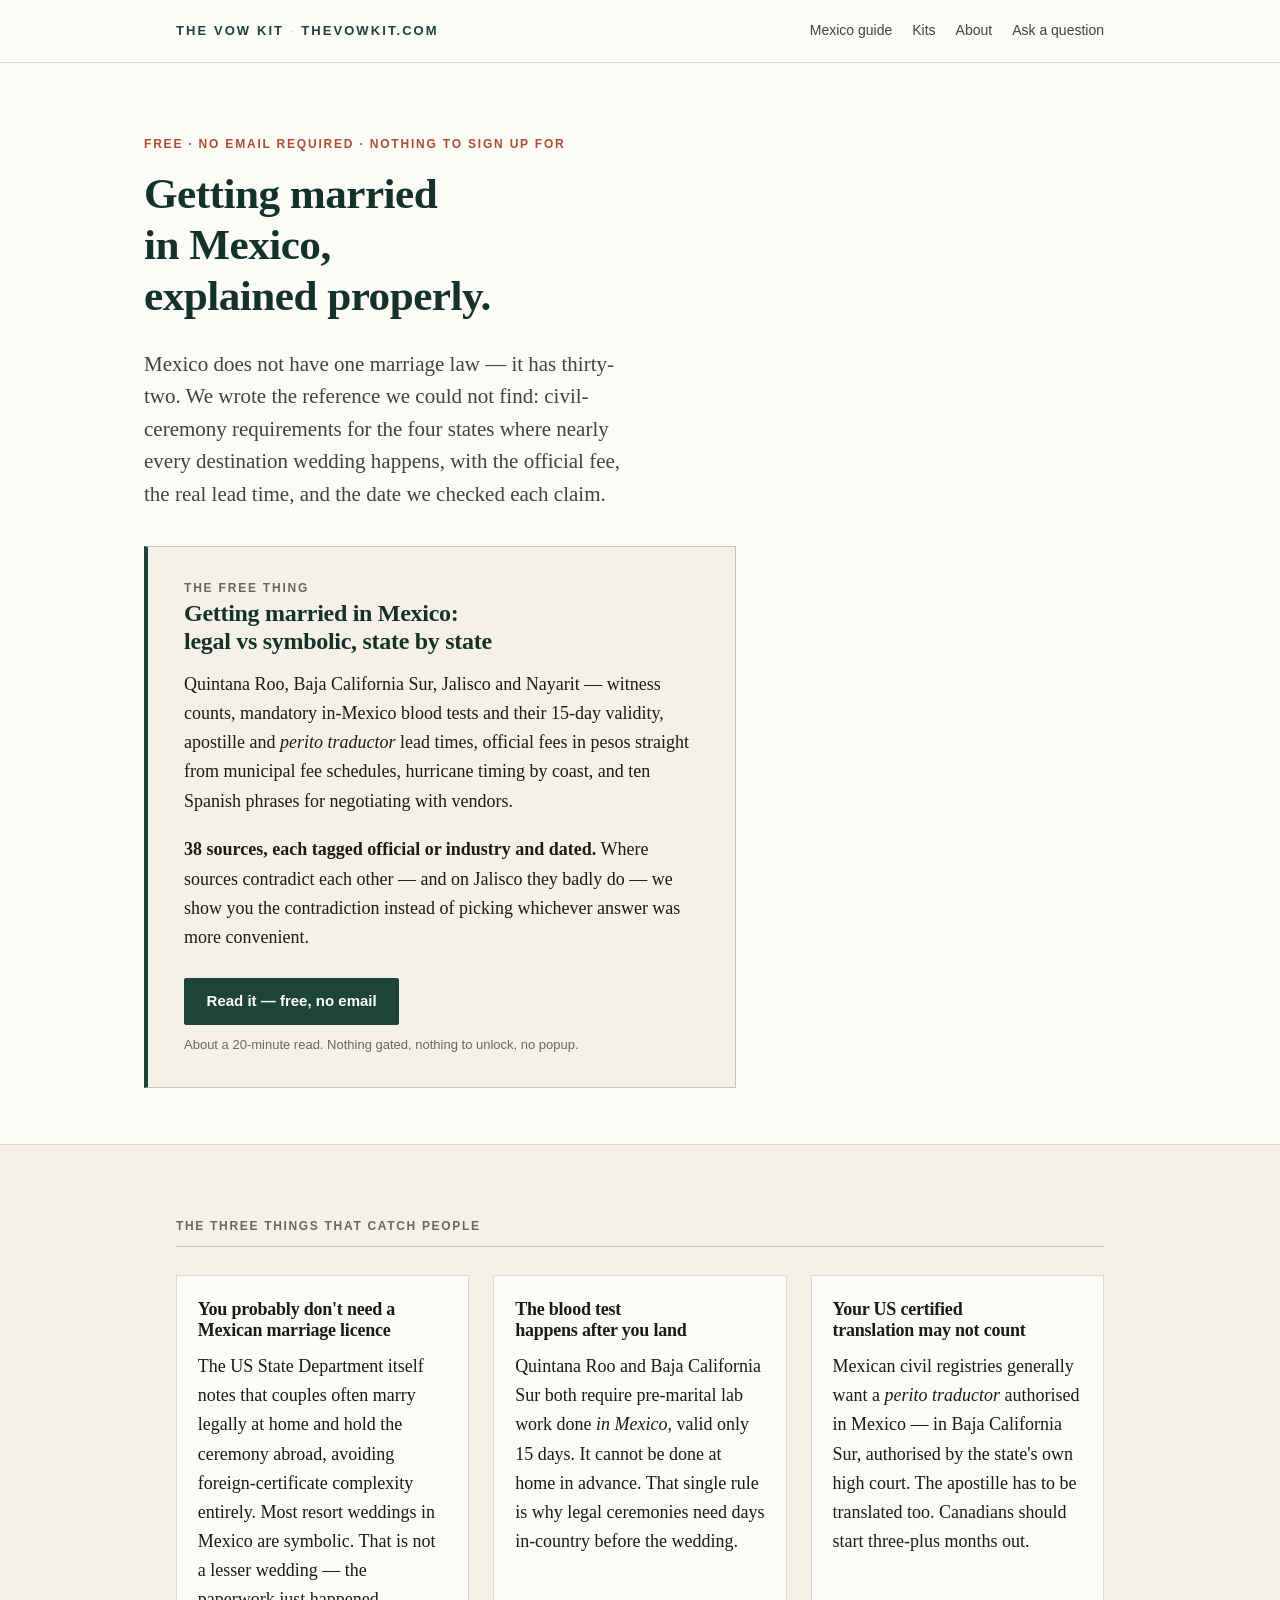
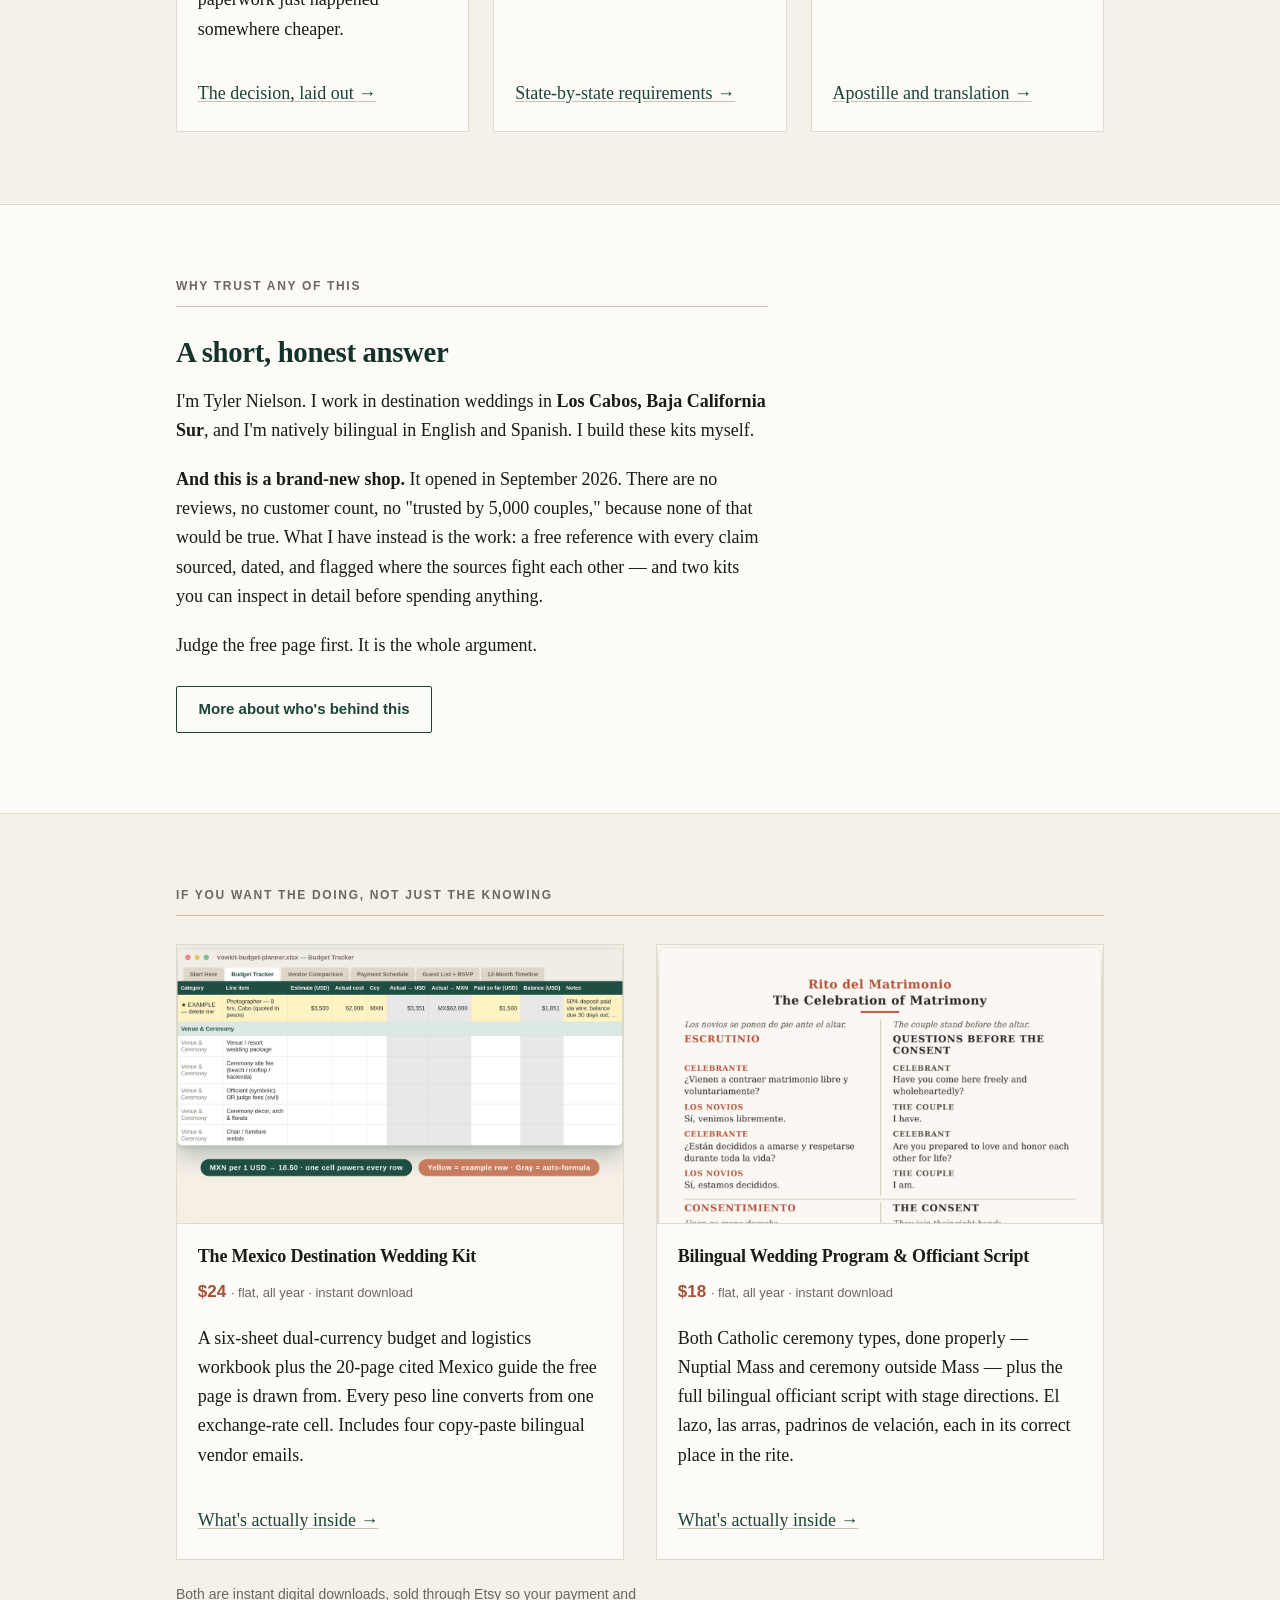
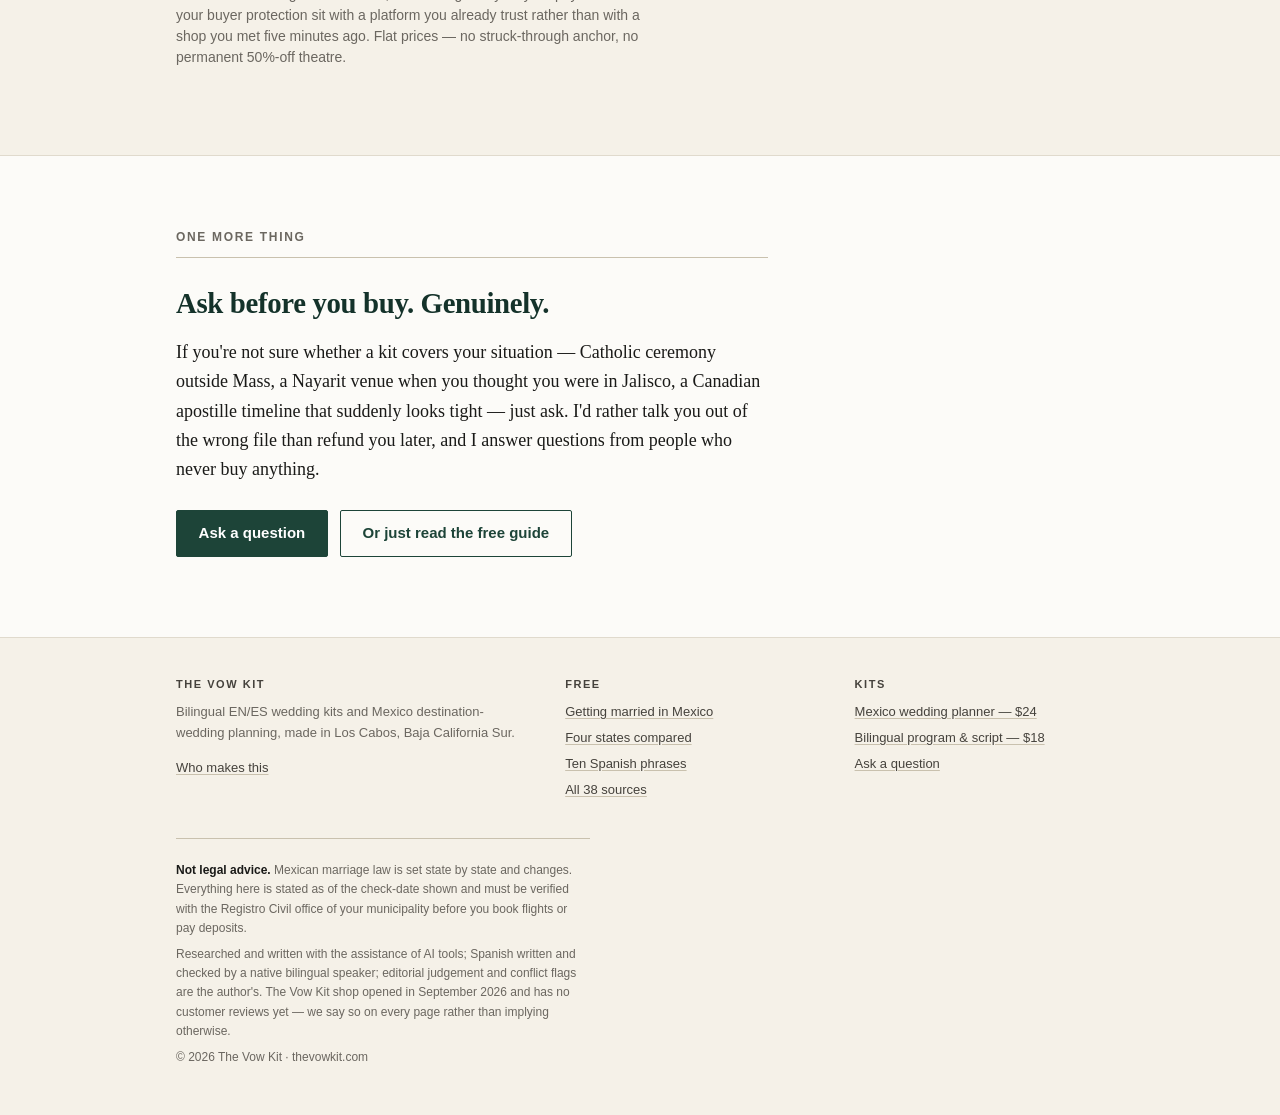
==== index.html @ 371dd958 "The Vow Kit site" ====
<!DOCTYPE html>
<html lang="en">
<head>
<meta charset="utf-8">
<meta name="viewport" content="width=device-width, initial-scale=1">
<title>The Vow Kit — Getting married in Mexico, explained properly and for free</title>
<meta name="description" content="A free, fully sourced reference on marrying in Mexico: legal vs symbolic, civil-ceremony requirements state by state, official fees, apostille lead times and hurricane timing. Written in Los Cabos. No email required.">
<link rel="canonical" href="https://thevowkit.com/">
<meta property="og:type" content="website">
<meta property="og:title" content="The Vow Kit — Getting married in Mexico, explained properly and for free">
<meta property="og:description" content="Legal vs symbolic, state by state, every claim sourced and dated. Free, no email required.">
<meta property="og:url" content="https://thevowkit.com/">
<meta property="og:site_name" content="The Vow Kit">
<meta name="twitter:card" content="summary">
<link rel="stylesheet" href="/assets/css/site.css">
<link rel="icon" href="/favicon.svg" type="image/svg+xml">
</head>
<body>
<a class="skip" href="#main">Skip to content</a>

<header class="masthead">
  <div class="wrap masthead__inner">
    <a class="wordmark" href="/">The Vow Kit <span>·</span> thevowkit.com</a>
    <nav class="nav" aria-label="Primary">
      <a href="/guides/getting-married-in-mexico/">Mexico guide</a>
      <a href="/kits/">Kits</a>
      <a href="/about/">About</a>
      <a href="/ask/">Ask a question</a>
    </nav>
  </div>
</header>

<main id="main">

<section class="wrap hero">
  <div class="measure">
    <p class="eyebrow">Free · No email required · Nothing to sign up for</p>
    <h1>Getting married in Mexico, explained properly.</h1>
    <p class="lede">Mexico does not have one marriage law — it has thirty-two. We wrote the reference we could not find: civil-ceremony requirements for the four states where nearly every destination wedding happens, with the official fee, the real lead time, and the date we checked each claim.</p>

    <div class="hero__card">
      <p class="eyebrow eyebrow--muted mb0">The free thing</p>
      <h2>Getting married in Mexico: legal vs symbolic, state by state</h2>
      <p>Quintana Roo, Baja California Sur, Jalisco and Nayarit — witness counts, mandatory in-Mexico blood tests and their 15-day validity, apostille and <em>perito traductor</em> lead times, official fees in pesos straight from municipal fee schedules, hurricane timing by coast, and ten Spanish phrases for negotiating with vendors.</p>
      <p><strong>38 sources, each tagged official or industry and dated.</strong> Where sources contradict each other — and on Jalisco they badly do — we show you the contradiction instead of picking whichever answer was more convenient.</p>
      <div class="btn-row">
        <a class="btn btn--primary" href="/guides/getting-married-in-mexico/">Read it — free, no email</a>
      </div>
      <p class="btn-note">About a 20-minute read. Nothing gated, nothing to unlock, no popup.</p>
    </div>
  </div>
</section>

<section class="section section--sink">
  <div class="wrap">
    <p class="section-rule">The three things that catch people</p>
    <div class="grid grid--3">
      <div class="card">
        <h3>You probably don't need a Mexican marriage licence</h3>
        <p>The US State Department itself notes that couples often marry legally at home and hold the ceremony abroad, avoiding foreign-certificate complexity entirely. Most resort weddings in Mexico are symbolic. That is not a lesser wedding — the paperwork just happened somewhere cheaper.</p>
        <p class="card__foot"><a href="/guides/getting-married-in-mexico/#decision">The decision, laid out →</a></p>
      </div>
      <div class="card">
        <h3>The blood test happens after you land</h3>
        <p>Quintana Roo and Baja California Sur both require pre-marital lab work done <em>in Mexico</em>, valid only 15 days. It cannot be done at home in advance. That single rule is why legal ceremonies need days in-country before the wedding.</p>
        <p class="card__foot"><a href="/guides/getting-married-in-mexico/#states">State-by-state requirements →</a></p>
      </div>
      <div class="card">
        <h3>Your US certified translation may not count</h3>
        <p>Mexican civil registries generally want a <em>perito traductor</em> authorised in Mexico — in Baja California Sur, authorised by the state's own high court. The apostille has to be translated too. Canadians should start three-plus months out.</p>
        <p class="card__foot"><a href="/guides/getting-married-in-mexico/#apostille">Apostille and translation →</a></p>
      </div>
    </div>
  </div>
</section>

<section class="section">
  <div class="wrap">
    <div class="measure">
      <p class="section-rule">Why trust any of this</p>
      <h2 class="mt0">A short, honest answer</h2>
      <p>I'm Tyler Nielson. I work in destination weddings in <strong>Los Cabos, Baja California Sur</strong>, and I'm natively bilingual in English and Spanish. I build these kits myself.</p>
      <p><strong>And this is a brand-new shop.</strong> It opened in September 2026. There are no reviews, no customer count, no "trusted by 5,000 couples," because none of that would be true. What I have instead is the work: a free reference with every claim sourced, dated, and flagged where the sources fight each other — and two kits you can inspect in detail before spending anything.</p>
      <p>Judge the free page first. It is the whole argument.</p>
      <div class="btn-row">
        <a class="btn btn--ghost" href="/about/">More about who's behind this</a>
      </div>
    </div>
  </div>
</section>

<section class="section section--sink">
  <div class="wrap">
    <p class="section-rule">If you want the doing, not just the knowing</p>
    <div class="grid grid--2">

      <article class="card card--product">
        <img src="/assets/img/card-mexico-kit.png" width="1200" height="750" loading="lazy" decoding="async"
             alt="The Budget Tracker sheet of the Vow Kit workbook: an example Cabo photographer quote of 62,000 MXN shown converted to $3,351 USD, with the single exchange-rate cell that drives every row.">
        <div class="card__body">
          <h3>The Mexico Destination Wedding Kit</h3>
          <p class="price">$24 <small>· flat, all year · instant download</small></p>
          <p>A six-sheet dual-currency budget and logistics workbook plus the 20-page cited Mexico guide the free page is drawn from. Every peso line converts from one exchange-rate cell. Includes four copy-paste bilingual vendor emails.</p>
          <p class="card__foot"><a href="/kits/mexico-destination-wedding-planner/">What's actually inside →</a></p>
        </div>
      </article>

      <article class="card card--product">
        <img src="/assets/img/card-program-kit.png" width="1200" height="750" loading="lazy" decoding="async"
             alt="An interior page of the bilingual program: the Rite of Marriage consent set in parallel Spanish and English columns.">
        <div class="card__body">
          <h3>Bilingual Wedding Program &amp; Officiant Script</h3>
          <p class="price">$18 <small>· flat, all year · instant download</small></p>
          <p>Both Catholic ceremony types, done properly — Nuptial Mass and ceremony outside Mass — plus the full bilingual officiant script with stage directions. El lazo, las arras, padrinos de velación, each in its correct place in the rite.</p>
          <p class="card__foot"><a href="/kits/bilingual-wedding-program/">What's actually inside →</a></p>
        </div>
      </article>

    </div>
    <p class="dek" style="margin-top:1.5rem;max-width:60ch">Both are instant digital downloads, sold through Etsy so your payment and your buyer protection sit with a platform you already trust rather than with a shop you met five minutes ago. Flat prices — no struck-through anchor, no permanent 50%-off theatre.</p>
  </div>
</section>

<section class="section">
  <div class="wrap">
    <div class="measure">
      <p class="section-rule">One more thing</p>
      <h2 class="mt0">Ask before you buy. Genuinely.</h2>
      <p>If you're not sure whether a kit covers your situation — Catholic ceremony outside Mass, a Nayarit venue when you thought you were in Jalisco, a Canadian apostille timeline that suddenly looks tight — just ask. I'd rather talk you out of the wrong file than refund you later, and I answer questions from people who never buy anything.</p>
      <div class="btn-row">
        <a class="btn btn--primary" href="/ask/">Ask a question</a>
        <a class="btn btn--ghost" href="/guides/getting-married-in-mexico/">Or just read the free guide</a>
      </div>
    </div>
  </div>
</section>

</main>

<footer class="foot">
  <div class="wrap">
    <div class="foot__cols">
      <div>
        <h2>The Vow Kit</h2>
        <p>Bilingual EN/ES wedding kits and Mexico destination-wedding planning, made in Los Cabos, Baja California Sur.</p>
        <p><a href="/about/">Who makes this</a></p>
      </div>
      <div>
        <h2>Free</h2>
        <ul>
          <li><a href="/guides/getting-married-in-mexico/">Getting married in Mexico</a></li>
          <li><a href="/guides/getting-married-in-mexico/#compare">Four states compared</a></li>
          <li><a href="/guides/getting-married-in-mexico/#spanish">Ten Spanish phrases</a></li>
          <li><a href="/guides/getting-married-in-mexico/#sources">All 38 sources</a></li>
        </ul>
      </div>
      <div>
        <h2>Kits</h2>
        <ul>
          <li><a href="/kits/mexico-destination-wedding-planner/">Mexico wedding planner — $24</a></li>
          <li><a href="/kits/bilingual-wedding-program/">Bilingual program &amp; script — $18</a></li>
          <li><a href="/ask/">Ask a question</a></li>
        </ul>
      </div>
    </div>
    <div class="foot__fine">
      <p><strong>Not legal advice.</strong> Mexican marriage law is set state by state and changes. Everything here is stated as of the check-date shown and must be verified with the Registro Civil office of your municipality before you book flights or pay deposits.</p>
      <p>Researched and written with the assistance of AI tools; Spanish written and checked by a native bilingual speaker; editorial judgement and conflict flags are the author's. The Vow Kit shop opened in September 2026 and has no customer reviews yet — we say so on every page rather than implying otherwise.</p>
      <p>© 2026 The Vow Kit · thevowkit.com</p>
    </div>
  </div>
</footer>

</body>
</html>
---- assets/css/site.css ----
/* The Vow Kit — thevowkit.com
   One stylesheet. No build step, no external requests, no webfonts.
   Mobile-first. Type does the work; colour is used sparingly on purpose. */

:root {
  --ink:        #1a1a18;
  --ink-soft:   #45423c;
  --muted:      #6b6760;
  --paper:      #fcfbf8;
  --paper-warm: #f5f1e8;
  --paper-sink: #efeade;
  --rule:       #e0dacd;
  --rule-firm:  #c9c1ae;
  --green:      #1d4438;
  --green-deep: #14322a;
  --terra:      #a94f33;
  --terra-soft: #f7ece6;
  --amber-bg:   #fdf6e3;
  --amber-edge: #d9bf7e;

  --serif: Charter, "Bitstream Charter", "Iowan Old Style", "Palatino Linotype",
           Palatino, "Book Antiqua", Georgia, "Times New Roman", serif;
  --sans:  -apple-system, BlinkMacSystemFont, "Segoe UI", Inter, Roboto,
           "Helvetica Neue", Arial, sans-serif;
  --mono:  ui-monospace, SFMono-Regular, "SF Mono", Menlo, Consolas,
           "Liberation Mono", monospace;

  --measure: 37rem;
  --wide:    62rem;
}

*, *::before, *::after { box-sizing: border-box; }

html {
  -webkit-text-size-adjust: 100%;
  scroll-behavior: smooth;
  scroll-padding-top: 1.5rem;
}
@media (prefers-reduced-motion: reduce) {
  html { scroll-behavior: auto; }
}

body {
  margin: 0;
  background: var(--paper);
  color: var(--ink);
  font-family: var(--serif);
  font-size: 1.0625rem;
  line-height: 1.62;
  text-rendering: optimizeLegibility;
  -webkit-font-smoothing: antialiased;
}

/* ---------- layout ---------- */

.wrap    { width: 100%; max-width: var(--wide); margin: 0 auto; padding: 0 1.25rem; }
.measure { max-width: var(--measure); }
main     { display: block; }

@media (min-width: 40rem) {
  body  { font-size: 1.125rem; }
  .wrap { padding: 0 2rem; }
}

/* ---------- skip link ---------- */

.skip {
  position: absolute; left: -9999px; top: 0;
  background: var(--green); color: #fff;
  padding: .7rem 1rem; z-index: 50;
  font-family: var(--sans); font-size: .875rem;
}
.skip:focus { left: 0; }

/* ---------- masthead ---------- */

.masthead {
  border-bottom: 1px solid var(--rule);
  background: var(--paper);
}
.masthead__inner {
  display: flex; flex-wrap: wrap; align-items: baseline;
  gap: .5rem 1.5rem;
  padding-top: 1.05rem; padding-bottom: 1.05rem;
}
.wordmark {
  font-family: var(--sans);
  font-size: .8125rem;
  font-weight: 700;
  letter-spacing: .16em;
  text-transform: uppercase;
  color: var(--green);
  text-decoration: none;
  white-space: nowrap;
}
.wordmark:hover { color: var(--terra); }
.wordmark span { color: var(--rule-firm); font-weight: 400; }

.nav {
  display: flex; flex-wrap: wrap; gap: .25rem 1.25rem;
  margin-left: auto;
  font-family: var(--sans); font-size: .875rem;
}
.nav a {
  color: var(--ink-soft); text-decoration: none;
  padding: .15rem 0;
  border-bottom: 1.5px solid transparent;
}
.nav a:hover           { color: var(--terra); border-bottom-color: var(--terra); }
.nav a[aria-current]   { color: var(--green); border-bottom-color: var(--green); font-weight: 600; }

/* ---------- headings ---------- */

h1, h2, h3, h4 {
  line-height: 1.18;
  color: var(--green-deep);
  font-weight: 700;
  margin: 0 0 .6em;
  letter-spacing: -0.012em;
  text-wrap: balance;
}
h1 { font-size: 2rem;    margin-top: 0; }
h2 { font-size: 1.5rem;  margin-top: 2.4em; }
h3 { font-size: 1.1875rem; margin-top: 2em; color: var(--ink); }
h4 { font-size: 1rem; margin-top: 1.6em; color: var(--ink);
     font-family: var(--sans); letter-spacing: 0; }

@media (min-width: 40rem) {
  h1 { font-size: 2.7rem; }
  h2 { font-size: 1.8rem; }
  h3 { font-size: 1.3125rem; }
}

p  { margin: 0 0 1.1em; }
ul, ol { margin: 0 0 1.2em; padding-left: 1.25em; }
li { margin-bottom: .5em; }
li > ul, li > ol { margin-top: .5em; margin-bottom: .5em; }

strong { font-weight: 700; color: var(--ink); }
em     { font-style: italic; }

a { color: var(--green); text-decoration: underline;
    text-decoration-color: var(--rule-firm);
    text-underline-offset: 2px; }
a:hover { color: var(--terra); text-decoration-color: var(--terra); }

hr {
  border: 0; border-top: 1px solid var(--rule);
  margin: 3rem 0;
}

/* ---------- eyebrow / kicker / lede ---------- */

.eyebrow {
  font-family: var(--sans);
  font-size: .75rem; font-weight: 700;
  letter-spacing: .15em; text-transform: uppercase;
  color: var(--terra);
  margin: 0 0 .9rem;
}
.eyebrow--muted { color: var(--muted); }

.lede {
  font-size: 1.1875rem;
  line-height: 1.55;
  color: var(--ink-soft);
}
@media (min-width: 40rem) { .lede { font-size: 1.3125rem; } }

.dek {
  font-family: var(--sans);
  font-size: .875rem;
  color: var(--muted);
  line-height: 1.5;
}

/* ---------- sections ---------- */

.section       { padding: 3rem 0; }
.section--tight{ padding: 2rem 0; }
.section--lead { padding: 2.5rem 0 3rem; }
.section--sink { background: var(--paper-warm); border-top: 1px solid var(--rule);
                 border-bottom: 1px solid var(--rule); }
@media (min-width: 40rem) {
  .section        { padding: 4.5rem 0; }
  .section--lead  { padding: 3.5rem 0 4rem; }
  .section--tight { padding: 2.5rem 0; }
}

.section-rule {
  font-family: var(--sans); font-size: .75rem; font-weight: 700;
  letter-spacing: .14em; text-transform: uppercase; color: var(--muted);
  padding-bottom: .6rem; margin-bottom: 1.8rem;
  border-bottom: 1px solid var(--rule-firm);
}

/* ---------- buttons ---------- */

.btn {
  display: inline-block;
  font-family: var(--sans); font-size: .9375rem; font-weight: 600;
  line-height: 1.3;
  padding: .8rem 1.35rem;
  border: 1.5px solid var(--green);
  border-radius: 2px;
  text-decoration: none;
  transition: background .13s ease, color .13s ease;
}
.btn--primary { background: var(--green); color: #fff; }
.btn--primary:hover { background: var(--green-deep); color: #fff; border-color: var(--green-deep); }
.btn--ghost   { background: transparent; color: var(--green); }
.btn--ghost:hover { background: var(--green); color: #fff; }
.btn--buy     { background: var(--terra); border-color: var(--terra); color: #fff; }
.btn--buy:hover { background: #8f4028; border-color: #8f4028; color: #fff; }

.btn-row { display: flex; flex-wrap: wrap; gap: .75rem; margin: 1.6rem 0 .5rem; }
.btn-note { font-family: var(--sans); font-size: .8125rem; color: var(--muted); margin: .55rem 0 0; }

/* ---------- hero ---------- */

.hero { padding: 2.75rem 0 2.25rem; }
@media (min-width: 40rem) { .hero { padding: 4.5rem 0 3.5rem; } }

.hero h1 { max-width: 20ch; }
.hero .lede { max-width: 46ch; }

.hero__card {
  margin-top: 2.25rem;
  border: 1px solid var(--rule-firm);
  border-left: 4px solid var(--green);
  background: var(--paper-warm);
  padding: 1.5rem 1.35rem;
}
@media (min-width: 40rem) { .hero__card { padding: 2rem 2.25rem; } }
.hero__card h2 { margin-top: 0; font-size: 1.3125rem; }
@media (min-width: 40rem) { .hero__card h2 { font-size: 1.5rem; } }
.hero__card p:last-of-type { margin-bottom: 0; }

/* ---------- cards / grid ---------- */

.grid { display: grid; gap: 1.5rem; }
@media (min-width: 46rem) {
  .grid--2 { grid-template-columns: repeat(2, 1fr); gap: 2rem; }
  .grid--3 { grid-template-columns: repeat(3, 1fr); }
}

.card {
  border: 1px solid var(--rule);
  background: var(--paper);
  padding: 1.4rem 1.3rem;
  display: flex; flex-direction: column;
}
.card h3 { margin-top: 0; font-size: 1.125rem; }
.card p:last-child { margin-bottom: 0; }
.card__foot { margin-top: auto; padding-top: 1rem; }

.card--product { padding: 0; overflow: hidden; }
.card--product img {
  display: block; width: 100%; height: auto;
  /* Lock the card image to a single ratio so a row of cards always aligns,
     whatever the source artifact's proportions are. */
  aspect-ratio: 16 / 10;
  object-fit: cover;
  object-position: top center;
  border-bottom: 1px solid var(--rule);
  background: var(--paper-sink);
}
.card--product .card__body { padding: 1.35rem 1.3rem 1.5rem; display: flex;
                             flex-direction: column; flex: 1; }

.price {
  font-family: var(--sans); font-weight: 700; font-size: 1.0625rem;
  color: var(--terra);
}
.price small { font-weight: 400; color: var(--muted); font-size: .8125rem; }

/* ---------- callouts ---------- */

.note {
  border: 1px solid var(--rule-firm);
  background: var(--paper-warm);
  padding: 1.1rem 1.2rem;
  margin: 1.8rem 0;
  font-size: .9375rem; line-height: 1.55;
}
.note > :last-child { margin-bottom: 0; }
.note__label {
  display: block;
  font-family: var(--sans); font-size: .6875rem; font-weight: 700;
  letter-spacing: .13em; text-transform: uppercase;
  color: var(--muted); margin-bottom: .5rem;
}

.note--warn  { background: var(--amber-bg); border-color: var(--amber-edge); }
.note--warn .note__label { color: #8a6a1f; }
.note--flag  { background: var(--terra-soft); border-color: #e3b7a4; }
.note--flag .note__label { color: var(--terra); }
.note--plain { background: var(--paper); border-color: var(--rule); }

/* ---------- tables ---------- */

.table-scroll {
  overflow-x: auto;
  -webkit-overflow-scrolling: touch;
  margin: 1.5rem 0;
  border: 1px solid var(--rule);
}
.table-hint {
  font-family: var(--sans); font-size: .75rem; color: var(--muted);
  margin: -1rem 0 1.5rem;
}
@media (min-width: 52rem) { .table-hint { display: none; } }

table {
  border-collapse: collapse;
  width: 100%;
  min-width: 34rem;
  font-family: var(--sans);
  font-size: .875rem;
  line-height: 1.45;
  background: var(--paper);
}
caption {
  caption-side: top; text-align: left;
  font-family: var(--sans); font-size: .75rem; font-weight: 700;
  letter-spacing: .1em; text-transform: uppercase; color: var(--muted);
  padding: .8rem 1rem; background: var(--paper-warm);
  border-bottom: 1px solid var(--rule);
}
th, td {
  text-align: left; vertical-align: top;
  padding: .7rem .85rem;
  border-bottom: 1px solid var(--rule);
}
thead th {
  background: var(--green); color: #fff;
  font-weight: 600; font-size: .8125rem;
  letter-spacing: .01em;
  border-bottom: none;
}
tbody tr:last-child td, tbody tr:last-child th { border-bottom: none; }
tbody th { font-weight: 600; color: var(--green-deep); background: var(--paper-warm);
           white-space: nowrap; }
tbody tr:nth-child(even) td { background: #faf8f3; }

/* ---------- citations ---------- */

.cite {
  font-family: var(--sans);
  font-size: .625rem; font-weight: 700;
  letter-spacing: .04em;
  vertical-align: .38em;
  margin-left: .18em;
  padding: .1em .34em;
  border-radius: 2px;
  background: var(--paper-sink);
  color: var(--ink-soft);
  text-decoration: none;
  white-space: nowrap;
}
.cite:hover { background: var(--green); color: #fff; }
td .cite, th .cite { vertical-align: .3em; }

.tag {
  display: inline-block;
  font-family: var(--sans); font-size: .625rem; font-weight: 700;
  letter-spacing: .1em; text-transform: uppercase;
  padding: .18em .45em; border-radius: 2px;
  /* Short tags ("Official", "Industry") never wrap on their own; the long
     qualified ones in the source list must be allowed to, or they push the
     page sideways on a 390px phone. */
  white-space: normal;
  max-width: 100%;
}
.tag--official { background: #dfeae2; color: #1d4438; }
.tag--industry { background: var(--paper-sink); color: var(--ink-soft); }

.checked {
  display: block;
  font-family: var(--sans); font-size: .75rem;
  color: var(--muted); margin: -0.4rem 0 1.4rem;
}

/* source list */
.sources { list-style: none; padding: 0; margin: 1.5rem 0 0;
           font-family: var(--sans); font-size: .8125rem; line-height: 1.5; }
.sources li {
  display: grid; grid-template-columns: 3.1rem 1fr; gap: .1rem .7rem;
  padding: .8rem 0; border-bottom: 1px solid var(--rule); margin: 0;
}
.sources li:target { background: var(--amber-bg); }
.sources .sid {
  font-weight: 700; color: var(--terra); font-variant-numeric: tabular-nums;
}
.sources .sbody { min-width: 0; }
.sources .sbody a { word-break: break-word; font-size: .78125rem; color: var(--muted); }
.sources .sbody strong { display: block; color: var(--ink); margin-bottom: .18em;
                          font-weight: 600; }

/* ---------- table of contents ---------- */

.toc {
  border: 1px solid var(--rule);
  background: var(--paper-warm);
  padding: 1.2rem 1.3rem;
  margin: 2rem 0 2.5rem;
  font-family: var(--sans);
  font-size: .875rem;
}
.toc h2 {
  font-family: var(--sans); font-size: .6875rem; font-weight: 700;
  letter-spacing: .14em; text-transform: uppercase; color: var(--muted);
  margin: 0 0 .8rem;
}
.toc ol { margin: 0; padding-left: 1.4em; }
.toc li { margin-bottom: .42em; }
.toc a { color: var(--ink-soft); text-decoration: none; border-bottom: 1px solid var(--rule-firm); }
.toc a:hover { color: var(--terra); border-bottom-color: var(--terra); }

/* ---------- definition-style pairs ---------- */

.pairs { margin: 1.5rem 0; }
.pairs dt {
  font-family: var(--sans); font-weight: 700; font-size: .875rem;
  color: var(--green-deep); margin-top: 1.1rem;
}
.pairs dd { margin: .3rem 0 0; font-size: .9375rem; line-height: 1.55; }

/* ---------- phrase list ---------- */

.phrase {
  border-top: 1px solid var(--rule);
  padding: 1.1rem 0;
}
.phrase:last-of-type { border-bottom: 1px solid var(--rule); }
.phrase .es { font-weight: 700; color: var(--green-deep); display: block; }
.phrase .en { color: var(--ink-soft); display: block; margin-top: .12em; }
.phrase .pr {
  display: block; margin-top: .3em;
  font-family: var(--mono); font-size: .78125rem; color: var(--muted);
  letter-spacing: -.01em;
}
.phrase .why {
  display: block; margin-top: .45em;
  font-family: var(--sans); font-size: .8125rem; color: var(--muted);
}

/* ---------- figure ---------- */

figure { margin: 2rem 0; }
figure img {
  display: block; width: 100%; height: auto;
  border: 1px solid var(--rule);
  background: var(--paper-sink);
}
figcaption {
  font-family: var(--sans); font-size: .8125rem; color: var(--muted);
  margin-top: .6rem; line-height: 1.5;
}

/* ---------- spec list (product pages) ---------- */

.spec { list-style: none; padding: 0; margin: 1.5rem 0; font-size: .9375rem; }
.spec li {
  padding: .7rem 0 .7rem 1.5rem;
  border-bottom: 1px solid var(--rule);
  position: relative;
  margin: 0;
}
.spec li::before {
  content: "—"; position: absolute; left: 0; top: .7rem;
  color: var(--terra); font-weight: 700;
}
.spec li:first-child { border-top: 1px solid var(--rule); }

/* ---------- footer ---------- */

.foot {
  border-top: 1px solid var(--rule);
  background: var(--paper-warm);
  padding: 2.5rem 0 3rem;
  font-family: var(--sans);
  font-size: .8125rem;
  color: var(--muted);
  line-height: 1.6;
}
.foot a { color: var(--ink-soft); }
.foot a:hover { color: var(--terra); }
.foot__cols { display: grid; gap: 1.75rem; margin-bottom: 2rem; }
@media (min-width: 46rem) {
  .foot__cols { grid-template-columns: 1.4fr 1fr 1fr; gap: 2.5rem; }
}
.foot h2 {
  font-size: .6875rem; font-weight: 700; letter-spacing: .14em;
  text-transform: uppercase; color: var(--ink-soft);
  margin: 0 0 .7rem; font-family: var(--sans);
}
.foot ul { list-style: none; padding: 0; margin: 0; }
.foot li { margin-bottom: .4em; }
.foot__fine {
  border-top: 1px solid var(--rule-firm);
  padding-top: 1.4rem;
  font-size: .75rem;
  max-width: 62ch;
}
.foot__fine p { margin: 0 0 .6em; }
.foot__fine p:last-child { margin-bottom: 0; }

/* ---------- utility ---------- */

.mt0 { margin-top: 0; }
.mb0 { margin-bottom: 0; }
.center { text-align: center; }
.small { font-size: .875rem; }
.sans  { font-family: var(--sans); }
.muted { color: var(--muted); }
.nowrap { white-space: nowrap; }

.visually-hidden {
  position: absolute; width: 1px; height: 1px;
  padding: 0; margin: -1px; overflow: hidden;
  clip: rect(0 0 0 0); white-space: nowrap; border: 0;
}

:focus-visible {
  outline: 2px solid var(--terra);
  outline-offset: 2px;
}

/* ---------- print ---------- */

@media print {
  .masthead, .foot, .toc, .btn-row, .skip { display: none; }
  body { font-size: 11pt; background: #fff; }
  a { color: #000; text-decoration: none; }
  .cite { background: none; color: #666; }
  .table-scroll { overflow: visible; }
  table { min-width: 0; font-size: 9pt; }
  thead th { background: #eee !important; color: #000 !important; }
}
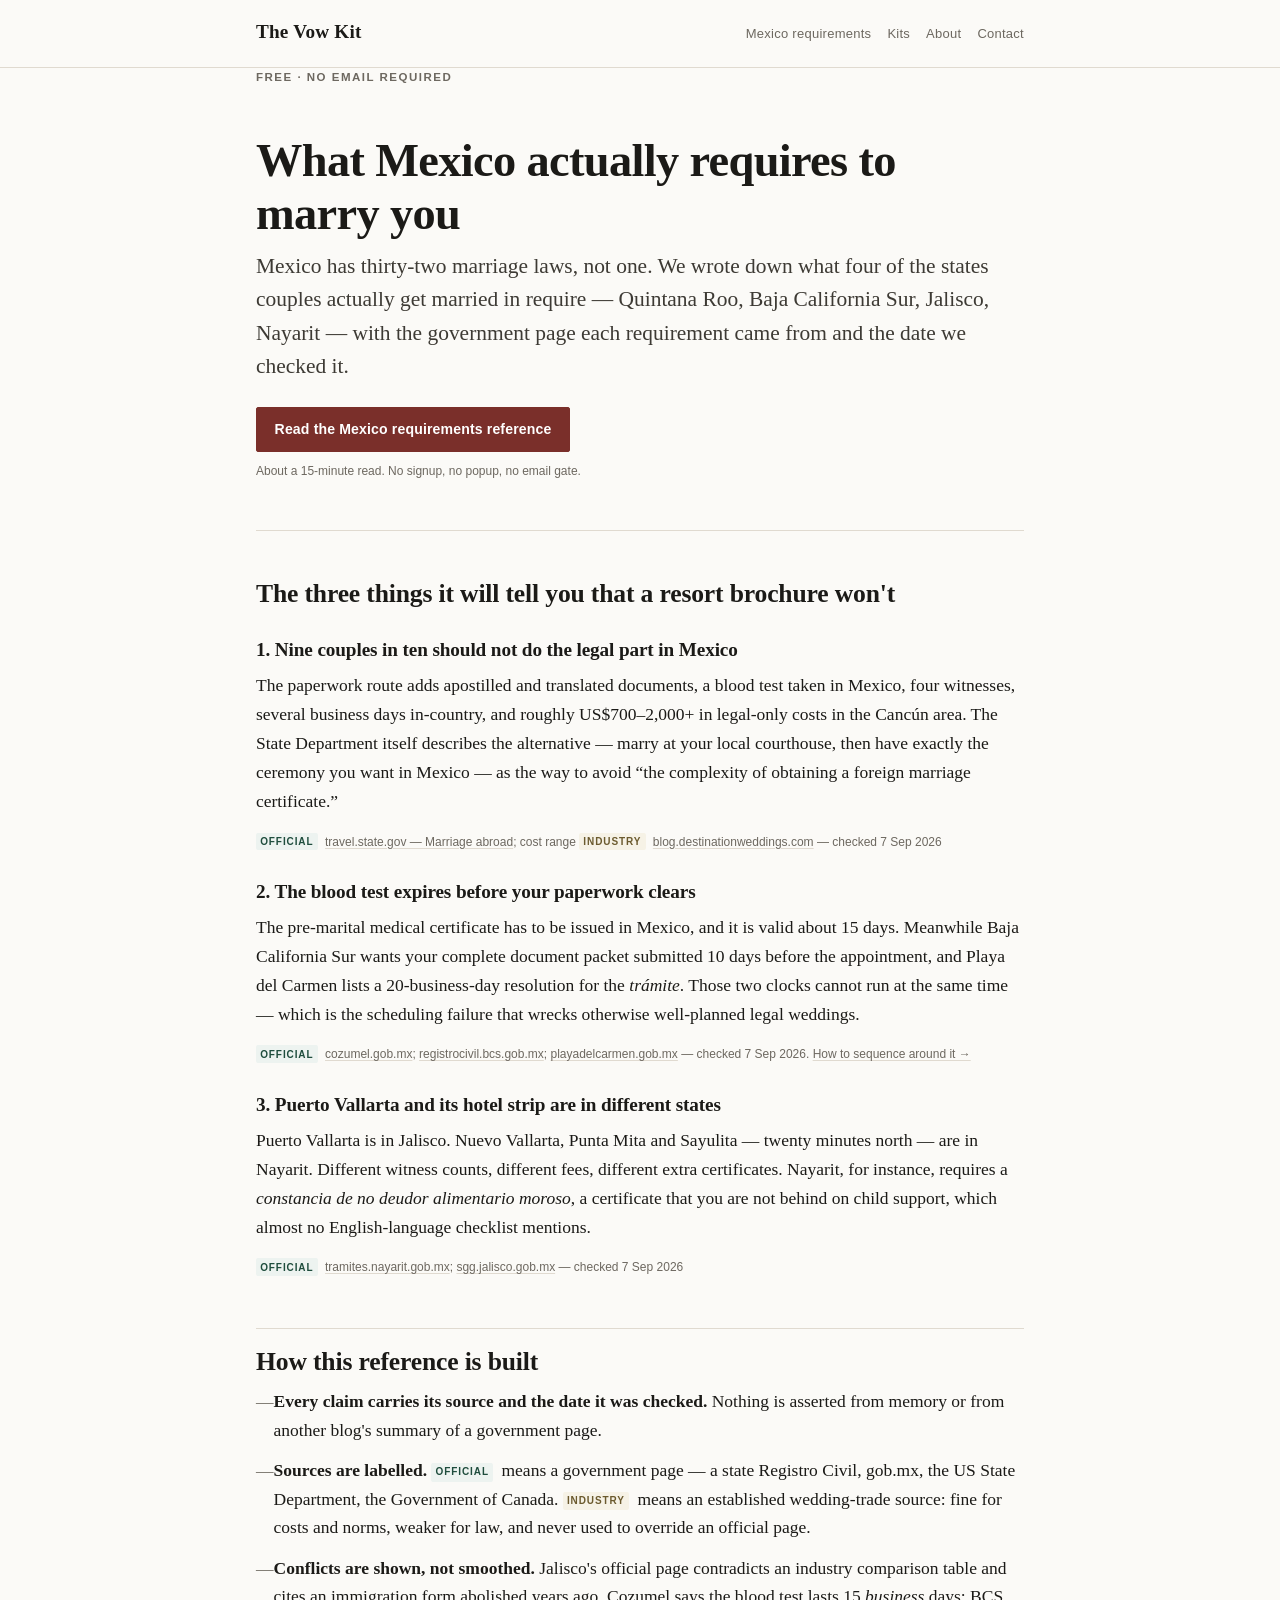
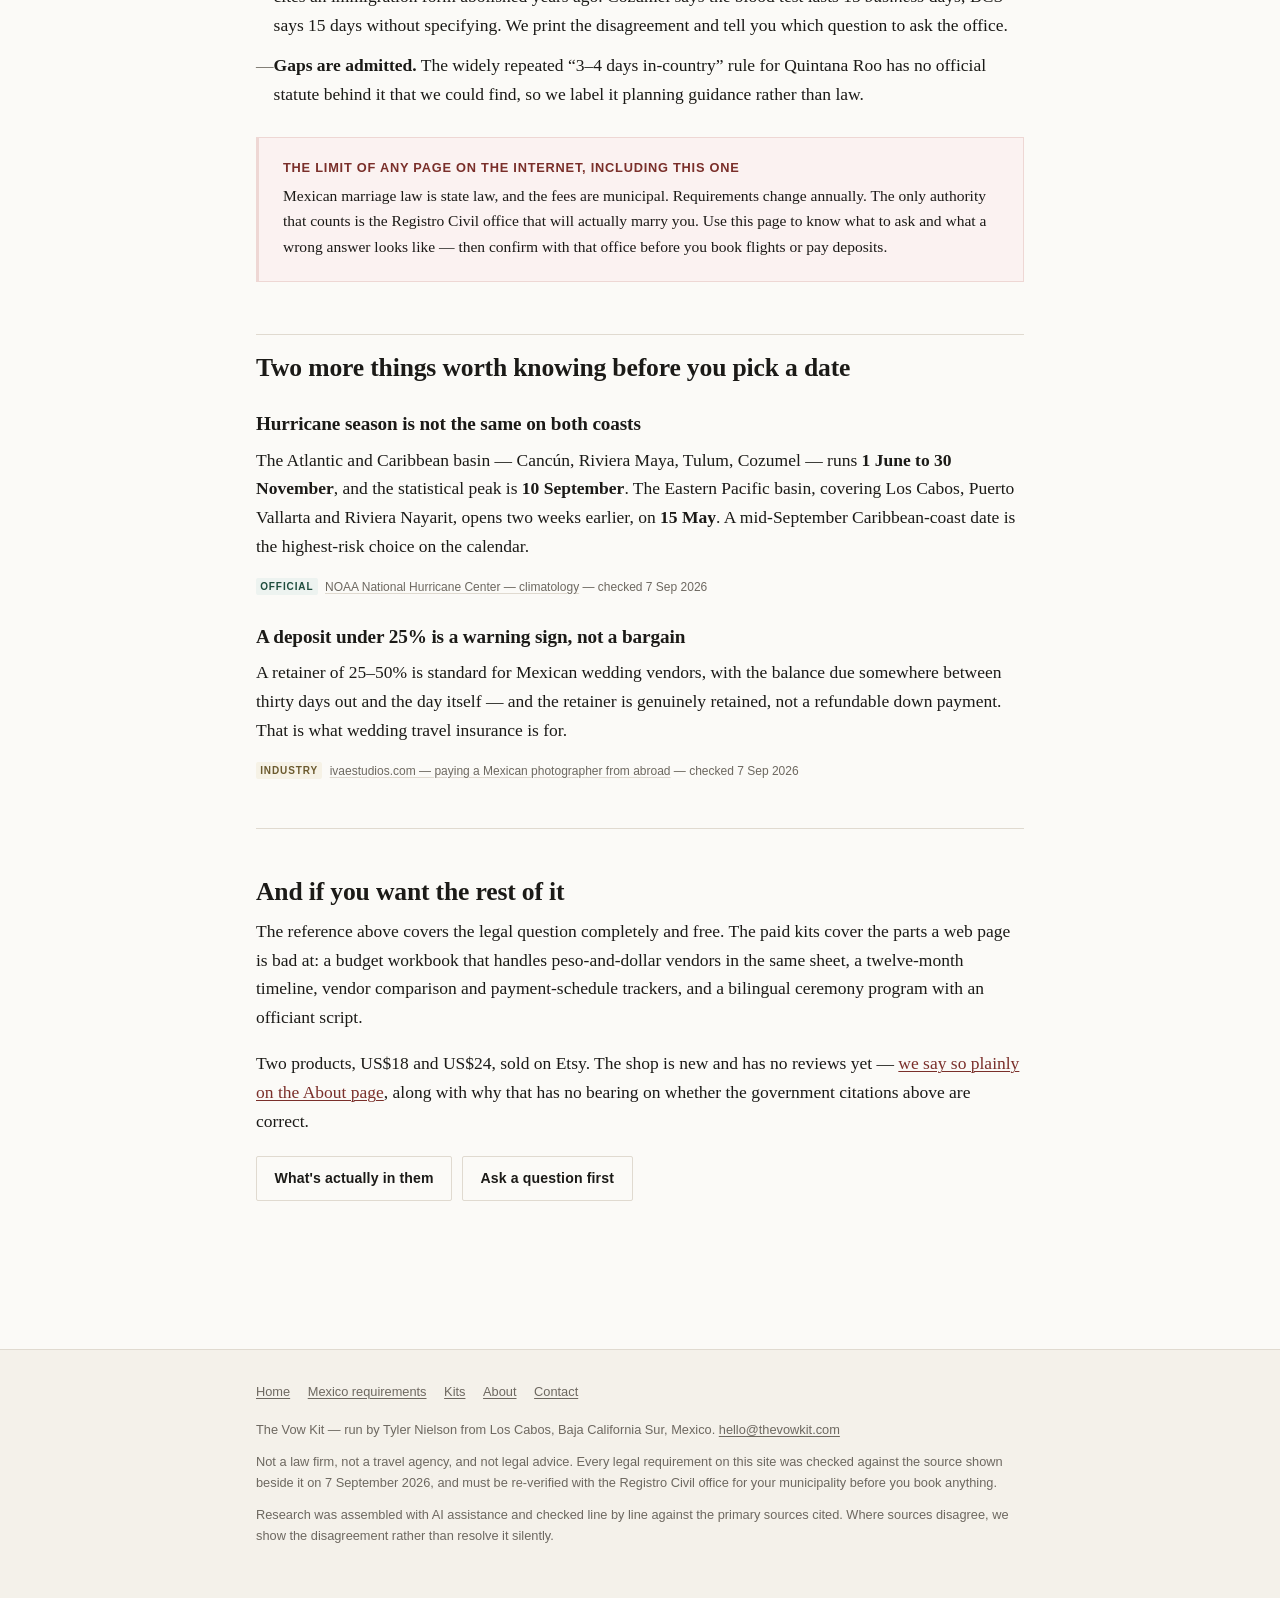
==== commit 3fbdc67f: "Rebuild site: free cited Mexico marriage reference leads, five flat pages - mexico-marriage-requirem" ====
--- a/index.html
+++ b/index.html
@@ -3,171 +3,122 @@
 <head>
 <meta charset="utf-8">
 <meta name="viewport" content="width=device-width, initial-scale=1">
-<title>The Vow Kit — Getting married in Mexico, explained properly and for free</title>
-<meta name="description" content="A free, fully sourced reference on marrying in Mexico: legal vs symbolic, civil-ceremony requirements state by state, official fees, apostille lead times and hurricane timing. Written in Los Cabos. No email required.">
+<title>The Vow Kit — A cited reference for DIY destination weddings in Mexico</title>
+<meta name="description" content="A free, fully cited reference on getting legally married in Mexico: civil vs symbolic, requirements for four states, apostille lead times, and the 15-day blood-test trap. Every claim shows its source and check date.">
 <link rel="canonical" href="https://thevowkit.com/">
 <meta property="og:type" content="website">
-<meta property="og:title" content="The Vow Kit — Getting married in Mexico, explained properly and for free">
-<meta property="og:description" content="Legal vs symbolic, state by state, every claim sourced and dated. Free, no email required.">
+<meta property="og:site_name" content="The Vow Kit">
+<meta property="og:title" content="The Vow Kit — A cited reference for DIY destination weddings in Mexico">
+<meta property="og:description" content="A free, fully cited reference on getting legally married in Mexico: civil vs symbolic, four states compared, apostille lead times, and the 15-day blood-test trap.">
 <meta property="og:url" content="https://thevowkit.com/">
-<meta property="og:site_name" content="The Vow Kit">
+<meta property="og:locale" content="en_US">
 <meta name="twitter:card" content="summary">
-<link rel="stylesheet" href="/assets/css/site.css">
-<link rel="icon" href="/favicon.svg" type="image/svg+xml">
+<meta name="twitter:title" content="The Vow Kit — A cited reference for DIY destination weddings in Mexico">
+<meta name="twitter:description" content="Free and fully cited: civil vs symbolic, four states compared, apostille lead times, and the 15-day blood-test trap.">
+<link rel="icon" href="favicon.svg" type="image/svg+xml">
+<link rel="stylesheet" href="assets/css/site.css">
 </head>
 <body>
 <a class="skip" href="#main">Skip to content</a>
 
 <header class="masthead">
-  <div class="wrap masthead__inner">
-    <a class="wordmark" href="/">The Vow Kit <span>·</span> thevowkit.com</a>
-    <nav class="nav" aria-label="Primary">
-      <a href="/guides/getting-married-in-mexico/">Mexico guide</a>
-      <a href="/kits/">Kits</a>
-      <a href="/about/">About</a>
-      <a href="/ask/">Ask a question</a>
+  <div class="wrap wrap-wide">
+    <a class="wordmark" href="index.html" aria-current="page">The Vow Kit</a>
+    <nav aria-label="Primary">
+      <ul>
+        <li><a href="mexico-marriage-requirements.html">Mexico requirements</a></li>
+        <li><a href="kits.html">Kits</a></li>
+        <li><a href="about.html">About</a></li>
+        <li><a href="contact.html">Contact</a></li>
+      </ul>
     </nav>
   </div>
 </header>
 
 <main id="main">
+<div class="wrap wrap-wide">
 
-<section class="wrap hero">
-  <div class="measure">
-    <p class="eyebrow">Free · No email required · Nothing to sign up for</p>
-    <h1>Getting married in Mexico, explained properly.</h1>
-    <p class="lede">Mexico does not have one marriage law — it has thirty-two. We wrote the reference we could not find: civil-ceremony requirements for the four states where nearly every destination wedding happens, with the official fee, the real lead time, and the date we checked each claim.</p>
+  <p class="eyebrow">Free · No email required</p>
+  <h1>What Mexico actually requires to marry you</h1>
+  <p class="standfirst">Mexico has thirty-two marriage laws, not one. We wrote down what four of the states couples actually get married in require — Quintana Roo, Baja California Sur, Jalisco, Nayarit — with the government page each requirement came from and the date we checked it.</p>
 
-    <div class="hero__card">
-      <p class="eyebrow eyebrow--muted mb0">The free thing</p>
-      <h2>Getting married in Mexico: legal vs symbolic, state by state</h2>
-      <p>Quintana Roo, Baja California Sur, Jalisco and Nayarit — witness counts, mandatory in-Mexico blood tests and their 15-day validity, apostille and <em>perito traductor</em> lead times, official fees in pesos straight from municipal fee schedules, hurricane timing by coast, and ten Spanish phrases for negotiating with vendors.</p>
-      <p><strong>38 sources, each tagged official or industry and dated.</strong> Where sources contradict each other — and on Jalisco they badly do — we show you the contradiction instead of picking whichever answer was more convenient.</p>
-      <div class="btn-row">
-        <a class="btn btn--primary" href="/guides/getting-married-in-mexico/">Read it — free, no email</a>
-      </div>
-      <p class="btn-note">About a 20-minute read. Nothing gated, nothing to unlock, no popup.</p>
-    </div>
+  <div class="btnrow">
+    <a class="btn" href="mexico-marriage-requirements.html">Read the Mexico requirements reference</a>
   </div>
-</section>
+  <p class="btnnote">About a 15-minute read. No signup, no popup, no email gate.</p>
 
-<section class="section section--sink">
-  <div class="wrap">
-    <p class="section-rule">The three things that catch people</p>
-    <div class="grid grid--3">
-      <div class="card">
-        <h3>You probably don't need a Mexican marriage licence</h3>
-        <p>The US State Department itself notes that couples often marry legally at home and hold the ceremony abroad, avoiding foreign-certificate complexity entirely. Most resort weddings in Mexico are symbolic. That is not a lesser wedding — the paperwork just happened somewhere cheaper.</p>
-        <p class="card__foot"><a href="/guides/getting-married-in-mexico/#decision">The decision, laid out →</a></p>
-      </div>
-      <div class="card">
-        <h3>The blood test happens after you land</h3>
-        <p>Quintana Roo and Baja California Sur both require pre-marital lab work done <em>in Mexico</em>, valid only 15 days. It cannot be done at home in advance. That single rule is why legal ceremonies need days in-country before the wedding.</p>
-        <p class="card__foot"><a href="/guides/getting-married-in-mexico/#states">State-by-state requirements →</a></p>
-      </div>
-      <div class="card">
-        <h3>Your US certified translation may not count</h3>
-        <p>Mexican civil registries generally want a <em>perito traductor</em> authorised in Mexico — in Baja California Sur, authorised by the state's own high court. The apostille has to be translated too. Canadians should start three-plus months out.</p>
-        <p class="card__foot"><a href="/guides/getting-married-in-mexico/#apostille">Apostille and translation →</a></p>
-      </div>
-    </div>
+  <hr class="div">
+
+  <section>
+  <h2 class="plain">The three things it will tell you that a resort brochure won't</h2>
+
+  <h3>1. Nine couples in ten should not do the legal part in Mexico</h3>
+  <p>The paperwork route adds apostilled and translated documents, a blood test taken in Mexico, four witnesses, several business days in-country, and roughly US$700–2,000+ in legal-only costs in the Cancún area. The State Department itself describes the alternative — marry at your local courthouse, then have exactly the ceremony you want in Mexico — as the way to avoid &ldquo;the complexity of obtaining a foreign marriage certificate.&rdquo;</p>
+  <p class="cite"><span class="tag tag-official">Official</span> <a href="https://travel.state.gov/en/international-travel/living-abroad/marriage.html" rel="noopener">travel.state.gov — Marriage abroad</a>; cost range <span class="tag tag-industry">Industry</span> <a href="https://blog.destinationweddings.com/how-to-legally-get-married-in-cancun" rel="nofollow noopener">blog.destinationweddings.com</a> — checked 7 Sep 2026</p>
+
+  <h3>2. The blood test expires before your paperwork clears</h3>
+  <p>The pre-marital medical certificate has to be issued in Mexico, and it is valid about 15 days. Meanwhile Baja California Sur wants your complete document packet submitted 10 days before the appointment, and Playa del Carmen lists a 20-business-day resolution for the <em>trámite</em>. Those two clocks cannot run at the same time — which is the scheduling failure that wrecks otherwise well-planned legal weddings.</p>
+  <p class="cite"><span class="tag tag-official">Official</span> <a href="https://cozumel.gob.mx/oficina/registro-de-matrimonio-mixto-mexicano-extranjero/" rel="noopener">cozumel.gob.mx</a>; <a href="https://registrocivil.bcs.gob.mx/registro-de-matrimonios-2/" rel="noopener">registrocivil.bcs.gob.mx</a>; <a href="https://playadelcarmen.gob.mx/mpdc-sg-rc-meo-010" rel="noopener">playadelcarmen.gob.mx</a> — checked 7 Sep 2026. <a href="mexico-marriage-requirements.html#blood-test">How to sequence around it →</a></p>
+
+  <h3>3. Puerto Vallarta and its hotel strip are in different states</h3>
+  <p>Puerto Vallarta is in Jalisco. Nuevo Vallarta, Punta Mita and Sayulita — twenty minutes north — are in Nayarit. Different witness counts, different fees, different extra certificates. Nayarit, for instance, requires a <em>constancia de no deudor alimentario moroso</em>, a certificate that you are not behind on child support, which almost no English-language checklist mentions.</p>
+  <p class="cite"><span class="tag tag-official">Official</span> <a href="https://tramites.nayarit.gob.mx/ciudadano/ficha/192" rel="noopener">tramites.nayarit.gob.mx</a>; <a href="https://sgg.jalisco.gob.mx/acerca/areas-de-la-secretaria/direccion-general-del-registro-civil1/registro-de-matrimonio" rel="noopener">sgg.jalisco.gob.mx</a> — checked 7 Sep 2026</p>
+  </section>
+
+  <section>
+  <h2>How this reference is built</h2>
+  <ul class="lede-list">
+    <li><strong>Every claim carries its source and the date it was checked.</strong> Nothing is asserted from memory or from another blog's summary of a government page.</li>
+    <li><strong>Sources are labelled.</strong> <span class="tag tag-official">Official</span> means a government page — a state Registro Civil, gob.mx, the US State Department, the Government of Canada. <span class="tag tag-industry">Industry</span> means an established wedding-trade source: fine for costs and norms, weaker for law, and never used to override an official page.</li>
+    <li><strong>Conflicts are shown, not smoothed.</strong> Jalisco's official page contradicts an industry comparison table and cites an immigration form abolished years ago. Cozumel says the blood test lasts 15 <em>business</em> days; BCS says 15 days without specifying. We print the disagreement and tell you which question to ask the office.</li>
+    <li><strong>Gaps are admitted.</strong> The widely repeated &ldquo;3–4 days in-country&rdquo; rule for Quintana Roo has no official statute behind it that we could find, so we label it planning guidance rather than law.</li>
+  </ul>
+
+  <div class="callout callout-warn">
+    <h3>The limit of any page on the internet, including this one</h3>
+    <p>Mexican marriage law is state law, and the fees are municipal. Requirements change annually. The only authority that counts is the Registro Civil office that will actually marry you. Use this page to know what to ask and what a wrong answer looks like — then confirm with that office before you book flights or pay deposits.</p>
   </div>
-</section>
+  </section>
 
-<section class="section">
-  <div class="wrap">
-    <div class="measure">
-      <p class="section-rule">Why trust any of this</p>
-      <h2 class="mt0">A short, honest answer</h2>
-      <p>I'm Tyler Nielson. I work in destination weddings in <strong>Los Cabos, Baja California Sur</strong>, and I'm natively bilingual in English and Spanish. I build these kits myself.</p>
-      <p><strong>And this is a brand-new shop.</strong> It opened in September 2026. There are no reviews, no customer count, no "trusted by 5,000 couples," because none of that would be true. What I have instead is the work: a free reference with every claim sourced, dated, and flagged where the sources fight each other — and two kits you can inspect in detail before spending anything.</p>
-      <p>Judge the free page first. It is the whole argument.</p>
-      <div class="btn-row">
-        <a class="btn btn--ghost" href="/about/">More about who's behind this</a>
-      </div>
-    </div>
+  <section>
+  <h2>Two more things worth knowing before you pick a date</h2>
+
+  <h3>Hurricane season is not the same on both coasts</h3>
+  <p>The Atlantic and Caribbean basin — Cancún, Riviera Maya, Tulum, Cozumel — runs <strong>1 June to 30 November</strong>, and the statistical peak is <strong>10 September</strong>. The Eastern Pacific basin, covering Los Cabos, Puerto Vallarta and Riviera Nayarit, opens two weeks earlier, on <strong>15 May</strong>. A mid-September Caribbean-coast date is the highest-risk choice on the calendar.</p>
+  <p class="cite"><span class="tag tag-official">Official</span> <a href="https://nhc.noaa.gov/climo?text=" rel="noopener">NOAA National Hurricane Center — climatology</a> — checked 7 Sep 2026</p>
+
+  <h3>A deposit under 25% is a warning sign, not a bargain</h3>
+  <p>A retainer of 25–50% is standard for Mexican wedding vendors, with the balance due somewhere between thirty days out and the day itself — and the retainer is genuinely retained, not a refundable down payment. That is what wedding travel insurance is for.</p>
+  <p class="cite"><span class="tag tag-industry">Industry</span> <a href="https://ivaestudios.com/blog/paying-a-mexican-photographer-from-abroad" rel="nofollow noopener">ivaestudios.com — paying a Mexican photographer from abroad</a> — checked 7 Sep 2026</p>
+  </section>
+
+  <hr class="div">
+
+  <section>
+  <h2 class="plain">And if you want the rest of it</h2>
+  <p>The reference above covers the legal question completely and free. The paid kits cover the parts a web page is bad at: a budget workbook that handles peso-and-dollar vendors in the same sheet, a twelve-month timeline, vendor comparison and payment-schedule trackers, and a bilingual ceremony program with an officiant script.</p>
+  <p>Two products, US$18 and US$24, sold on Etsy. The shop is new and has no reviews yet — <a href="about.html">we say so plainly on the About page</a>, along with why that has no bearing on whether the government citations above are correct.</p>
+  <div class="btnrow">
+    <a class="btn btn-ghost" href="kits.html">What's actually in them</a>
+    <a class="btn btn-ghost" href="contact.html">Ask a question first</a>
   </div>
-</section>
+  </section>
 
-<section class="section section--sink">
-  <div class="wrap">
-    <p class="section-rule">If you want the doing, not just the knowing</p>
-    <div class="grid grid--2">
-
-      <article class="card card--product">
-        <img src="/assets/img/card-mexico-kit.png" width="1200" height="750" loading="lazy" decoding="async"
-             alt="The Budget Tracker sheet of the Vow Kit workbook: an example Cabo photographer quote of 62,000 MXN shown converted to $3,351 USD, with the single exchange-rate cell that drives every row.">
-        <div class="card__body">
-          <h3>The Mexico Destination Wedding Kit</h3>
-          <p class="price">$24 <small>· flat, all year · instant download</small></p>
-          <p>A six-sheet dual-currency budget and logistics workbook plus the 20-page cited Mexico guide the free page is drawn from. Every peso line converts from one exchange-rate cell. Includes four copy-paste bilingual vendor emails.</p>
-          <p class="card__foot"><a href="/kits/mexico-destination-wedding-planner/">What's actually inside →</a></p>
-        </div>
-      </article>
-
-      <article class="card card--product">
-        <img src="/assets/img/card-program-kit.png" width="1200" height="750" loading="lazy" decoding="async"
-             alt="An interior page of the bilingual program: the Rite of Marriage consent set in parallel Spanish and English columns.">
-        <div class="card__body">
-          <h3>Bilingual Wedding Program &amp; Officiant Script</h3>
-          <p class="price">$18 <small>· flat, all year · instant download</small></p>
-          <p>Both Catholic ceremony types, done properly — Nuptial Mass and ceremony outside Mass — plus the full bilingual officiant script with stage directions. El lazo, las arras, padrinos de velación, each in its correct place in the rite.</p>
-          <p class="card__foot"><a href="/kits/bilingual-wedding-program/">What's actually inside →</a></p>
-        </div>
-      </article>
-
-    </div>
-    <p class="dek" style="margin-top:1.5rem;max-width:60ch">Both are instant digital downloads, sold through Etsy so your payment and your buyer protection sit with a platform you already trust rather than with a shop you met five minutes ago. Flat prices — no struck-through anchor, no permanent 50%-off theatre.</p>
-  </div>
-</section>
-
-<section class="section">
-  <div class="wrap">
-    <div class="measure">
-      <p class="section-rule">One more thing</p>
-      <h2 class="mt0">Ask before you buy. Genuinely.</h2>
-      <p>If you're not sure whether a kit covers your situation — Catholic ceremony outside Mass, a Nayarit venue when you thought you were in Jalisco, a Canadian apostille timeline that suddenly looks tight — just ask. I'd rather talk you out of the wrong file than refund you later, and I answer questions from people who never buy anything.</p>
-      <div class="btn-row">
-        <a class="btn btn--primary" href="/ask/">Ask a question</a>
-        <a class="btn btn--ghost" href="/guides/getting-married-in-mexico/">Or just read the free guide</a>
-      </div>
-    </div>
-  </div>
-</section>
-
+</div>
 </main>
 
-<footer class="foot">
-  <div class="wrap">
-    <div class="foot__cols">
-      <div>
-        <h2>The Vow Kit</h2>
-        <p>Bilingual EN/ES wedding kits and Mexico destination-wedding planning, made in Los Cabos, Baja California Sur.</p>
-        <p><a href="/about/">Who makes this</a></p>
-      </div>
-      <div>
-        <h2>Free</h2>
-        <ul>
-          <li><a href="/guides/getting-married-in-mexico/">Getting married in Mexico</a></li>
-          <li><a href="/guides/getting-married-in-mexico/#compare">Four states compared</a></li>
-          <li><a href="/guides/getting-married-in-mexico/#spanish">Ten Spanish phrases</a></li>
-          <li><a href="/guides/getting-married-in-mexico/#sources">All 38 sources</a></li>
-        </ul>
-      </div>
-      <div>
-        <h2>Kits</h2>
-        <ul>
-          <li><a href="/kits/mexico-destination-wedding-planner/">Mexico wedding planner — $24</a></li>
-          <li><a href="/kits/bilingual-wedding-program/">Bilingual program &amp; script — $18</a></li>
-          <li><a href="/ask/">Ask a question</a></li>
-        </ul>
-      </div>
-    </div>
-    <div class="foot__fine">
-      <p><strong>Not legal advice.</strong> Mexican marriage law is set state by state and changes. Everything here is stated as of the check-date shown and must be verified with the Registro Civil office of your municipality before you book flights or pay deposits.</p>
-      <p>Researched and written with the assistance of AI tools; Spanish written and checked by a native bilingual speaker; editorial judgement and conflict flags are the author's. The Vow Kit shop opened in September 2026 and has no customer reviews yet — we say so on every page rather than implying otherwise.</p>
-      <p>© 2026 The Vow Kit · thevowkit.com</p>
-    </div>
+<footer class="sitefoot">
+  <div class="wrap wrap-wide">
+    <ul>
+      <li><a href="index.html">Home</a></li>
+      <li><a href="mexico-marriage-requirements.html">Mexico requirements</a></li>
+      <li><a href="kits.html">Kits</a></li>
+      <li><a href="about.html">About</a></li>
+      <li><a href="contact.html">Contact</a></li>
+    </ul>
+    <p>The Vow Kit — run by Tyler Nielson from Los Cabos, Baja California Sur, Mexico. <a href="mailto:hello@thevowkit.com">hello@thevowkit.com</a></p>
+    <p>Not a law firm, not a travel agency, and not legal advice. Every legal requirement on this site was checked against the source shown beside it on 7 September 2026, and must be re-verified with the Registro Civil office for your municipality before you book anything.</p>
+    <p>Research was assembled with AI assistance and checked line by line against the primary sources cited. Where sources disagree, we show the disagreement rather than resolve it silently.</p>
   </div>
 </footer>
 
--- a/assets/css/site.css
+++ b/assets/css/site.css
@@ -1,44 +1,30 @@
-/* The Vow Kit — thevowkit.com
-   One stylesheet. No build step, no external requests, no webfonts.
-   Mobile-first. Type does the work; colour is used sparingly on purpose. */
+/* The Vow Kit — one stylesheet, no build step, no framework.
+   Mobile-first. Designed at 375px, widened at 40em / 62em. */
 
 :root {
-  --ink:        #1a1a18;
-  --ink-soft:   #45423c;
-  --muted:      #6b6760;
-  --paper:      #fcfbf8;
-  --paper-warm: #f5f1e8;
-  --paper-sink: #efeade;
-  --rule:       #e0dacd;
-  --rule-firm:  #c9c1ae;
-  --green:      #1d4438;
-  --green-deep: #14322a;
-  --terra:      #a94f33;
-  --terra-soft: #f7ece6;
-  --amber-bg:   #fdf6e3;
-  --amber-edge: #d9bf7e;
-
-  --serif: Charter, "Bitstream Charter", "Iowan Old Style", "Palatino Linotype",
-           Palatino, "Book Antiqua", Georgia, "Times New Roman", serif;
-  --sans:  -apple-system, BlinkMacSystemFont, "Segoe UI", Inter, Roboto,
-           "Helvetica Neue", Arial, sans-serif;
-  --mono:  ui-monospace, SFMono-Regular, "SF Mono", Menlo, Consolas,
-           "Liberation Mono", monospace;
-
-  --measure: 37rem;
-  --wide:    62rem;
+  --paper:      #fbfaf7;
+  --paper-sunk: #f4f1ea;
+  --ink:        #1b1a17;
+  --ink-soft:   #3d3a34;
+  --muted:      #6d6860;
+  --rule:       #e0dad0;
+  --rule-soft:  #ede9e0;
+  --accent:     #7a2f2a;
+  --accent-dk:  #5c221e;
+  --official:   #1f4d3d;
+  --official-bg:#edf3f0;
+  --industry:   #6b5a2e;
+  --industry-bg:#f6f2e6;
+  --flag:       #8a5313;
+  --flag-bg:    #fdf5e8;
+  --serif: "Iowan Old Style", "Palatino Linotype", Palatino, "Book Antiqua", Georgia, Cambria, "Times New Roman", serif;
+  --sans:  -apple-system, BlinkMacSystemFont, "Segoe UI", Roboto, "Helvetica Neue", Arial, sans-serif;
+  --mono:  ui-monospace, SFMono-Regular, Menlo, Consolas, "Liberation Mono", monospace;
 }
 
 *, *::before, *::after { box-sizing: border-box; }
 
-html {
-  -webkit-text-size-adjust: 100%;
-  scroll-behavior: smooth;
-  scroll-padding-top: 1.5rem;
-}
-@media (prefers-reduced-motion: reduce) {
-  html { scroll-behavior: auto; }
-}
+html { -webkit-text-size-adjust: 100%; }
 
 body {
   margin: 0;
@@ -46,31 +32,26 @@
   color: var(--ink);
   font-family: var(--serif);
   font-size: 1.0625rem;
-  line-height: 1.62;
+  line-height: 1.65;
   text-rendering: optimizeLegibility;
   -webkit-font-smoothing: antialiased;
 }
 
 /* ---------- layout ---------- */
 
-.wrap    { width: 100%; max-width: var(--wide); margin: 0 auto; padding: 0 1.25rem; }
-.measure { max-width: var(--measure); }
-main     { display: block; }
-
-@media (min-width: 40rem) {
-  body  { font-size: 1.125rem; }
-  .wrap { padding: 0 2rem; }
-}
-
-/* ---------- skip link ---------- */
-
-.skip {
-  position: absolute; left: -9999px; top: 0;
-  background: var(--green); color: #fff;
-  padding: .7rem 1rem; z-index: 50;
-  font-family: var(--sans); font-size: .875rem;
-}
-.skip:focus { left: 0; }
+.wrap { max-width: 40rem; margin: 0 auto; padding: 0 1.25rem; }
+.wrap-wide { max-width: 52rem; }
+
+main { display: block; padding-bottom: 3rem; }
+
+section { margin: 2.75rem 0; }
+section + section { margin-top: 3.25rem; }
+
+hr.div {
+  border: 0;
+  border-top: 1px solid var(--rule);
+  margin: 3rem 0;
+}
 
 /* ---------- masthead ---------- */
 
@@ -78,463 +59,470 @@
   border-bottom: 1px solid var(--rule);
   background: var(--paper);
 }
-.masthead__inner {
-  display: flex; flex-wrap: wrap; align-items: baseline;
-  gap: .5rem 1.5rem;
-  padding-top: 1.05rem; padding-bottom: 1.05rem;
+.masthead .wrap {
+  display: flex;
+  flex-wrap: wrap;
+  align-items: baseline;
+  gap: 0.35rem 1.1rem;
+  padding-top: 1rem;
+  padding-bottom: 0.9rem;
 }
 .wordmark {
-  font-family: var(--sans);
-  font-size: .8125rem;
-  font-weight: 700;
-  letter-spacing: .16em;
-  text-transform: uppercase;
-  color: var(--green);
+  font-family: var(--serif);
+  font-size: 1.2rem;
+  font-weight: 600;
+  letter-spacing: 0.01em;
+  color: var(--ink);
   text-decoration: none;
   white-space: nowrap;
 }
-.wordmark:hover { color: var(--terra); }
-.wordmark span { color: var(--rule-firm); font-weight: 400; }
-
-.nav {
-  display: flex; flex-wrap: wrap; gap: .25rem 1.25rem;
+.wordmark:hover { color: var(--accent); }
+.masthead nav {
+  font-family: var(--sans);
+  font-size: 0.8125rem;
+  letter-spacing: 0.02em;
   margin-left: auto;
-  font-family: var(--sans); font-size: .875rem;
-}
-.nav a {
-  color: var(--ink-soft); text-decoration: none;
-  padding: .15rem 0;
-  border-bottom: 1.5px solid transparent;
-}
-.nav a:hover           { color: var(--terra); border-bottom-color: var(--terra); }
-.nav a[aria-current]   { color: var(--green); border-bottom-color: var(--green); font-weight: 600; }
+}
+.masthead nav ul {
+  list-style: none;
+  margin: 0;
+  padding: 0;
+  display: flex;
+  flex-wrap: wrap;
+  gap: 0.25rem 1rem;
+}
+.masthead nav a {
+  color: var(--muted);
+  text-decoration: none;
+  border-bottom: 1px solid transparent;
+  padding-bottom: 1px;
+}
+.masthead nav a:hover { color: var(--ink); border-bottom-color: var(--rule); }
+.masthead nav a[aria-current="page"] { color: var(--ink); border-bottom-color: var(--accent); }
 
 /* ---------- headings ---------- */
 
 h1, h2, h3, h4 {
+  font-family: var(--serif);
+  font-weight: 600;
   line-height: 1.18;
-  color: var(--green-deep);
-  font-weight: 700;
-  margin: 0 0 .6em;
-  letter-spacing: -0.012em;
-  text-wrap: balance;
-}
-h1 { font-size: 2rem;    margin-top: 0; }
-h2 { font-size: 1.5rem;  margin-top: 2.4em; }
-h3 { font-size: 1.1875rem; margin-top: 2em; color: var(--ink); }
-h4 { font-size: 1rem; margin-top: 1.6em; color: var(--ink);
-     font-family: var(--sans); letter-spacing: 0; }
-
-@media (min-width: 40rem) {
-  h1 { font-size: 2.7rem; }
-  h2 { font-size: 1.8rem; }
-  h3 { font-size: 1.3125rem; }
-}
-
-p  { margin: 0 0 1.1em; }
-ul, ol { margin: 0 0 1.2em; padding-left: 1.25em; }
-li { margin-bottom: .5em; }
-li > ul, li > ol { margin-top: .5em; margin-bottom: .5em; }
-
-strong { font-weight: 700; color: var(--ink); }
-em     { font-style: italic; }
-
-a { color: var(--green); text-decoration: underline;
-    text-decoration-color: var(--rule-firm);
-    text-underline-offset: 2px; }
-a:hover { color: var(--terra); text-decoration-color: var(--terra); }
-
-hr {
-  border: 0; border-top: 1px solid var(--rule);
-  margin: 3rem 0;
-}
-
-/* ---------- eyebrow / kicker / lede ---------- */
+  color: var(--ink);
+  margin: 0 0 0.6rem;
+  letter-spacing: -0.006em;
+}
+
+h1 {
+  font-size: 1.9rem;
+  line-height: 1.14;
+  margin-top: 2.25rem;
+  letter-spacing: -0.014em;
+}
+h2 {
+  font-size: 1.4rem;
+  margin-top: 2.5rem;
+  padding-top: 1.1rem;
+  border-top: 1px solid var(--rule);
+}
+h2.plain { border-top: 0; padding-top: 0; }
+h3 { font-size: 1.1rem; margin-top: 1.9rem; }
+h4 {
+  font-size: 0.78rem;
+  font-family: var(--sans);
+  text-transform: uppercase;
+  letter-spacing: 0.09em;
+  color: var(--muted);
+  margin-top: 1.6rem;
+  margin-bottom: 0.4rem;
+  font-weight: 600;
+}
 
 .eyebrow {
   font-family: var(--sans);
-  font-size: .75rem; font-weight: 700;
-  letter-spacing: .15em; text-transform: uppercase;
-  color: var(--terra);
-  margin: 0 0 .9rem;
-}
-.eyebrow--muted { color: var(--muted); }
-
-.lede {
-  font-size: 1.1875rem;
+  font-size: 0.72rem;
+  text-transform: uppercase;
+  letter-spacing: 0.13em;
+  color: var(--muted);
+  margin: 0 0 0.55rem;
+  font-weight: 600;
+}
+
+.standfirst {
+  font-size: 1.16rem;
   line-height: 1.55;
   color: var(--ink-soft);
-}
-@media (min-width: 40rem) { .lede { font-size: 1.3125rem; } }
-
-.dek {
-  font-family: var(--sans);
-  font-size: .875rem;
-  color: var(--muted);
+  margin: 0 0 1.5rem;
+}
+
+.dateline {
+  font-family: var(--sans);
+  font-size: 0.78rem;
+  color: var(--muted);
+  letter-spacing: 0.01em;
+  margin: 0 0 1.75rem;
+  padding-bottom: 1.25rem;
+  border-bottom: 1px solid var(--rule);
+}
+
+/* ---------- text ---------- */
+
+p { margin: 0 0 1.05rem; }
+
+a { color: var(--accent); text-decoration: underline; text-underline-offset: 2px; text-decoration-thickness: 1px; }
+a:hover { color: var(--accent-dk); }
+
+strong { font-weight: 600; }
+
+ul, ol { margin: 0 0 1.15rem; padding-left: 1.15rem; }
+li { margin-bottom: 0.5rem; }
+li > ul, li > ol { margin-top: 0.5rem; }
+
+.lede-list { list-style: none; padding-left: 0; }
+.lede-list li {
+  padding-left: 1.1rem;
+  position: relative;
+  margin-bottom: 0.7rem;
+}
+.lede-list li::before {
+  content: "—";
+  position: absolute;
+  left: 0;
+  color: var(--muted);
+}
+
+.small { font-size: 0.92rem; }
+.muted { color: var(--muted); }
+
+/* ---------- citations ---------- */
+
+.cite {
+  display: block;
+  font-family: var(--sans);
+  font-size: 0.75rem;
   line-height: 1.5;
-}
-
-/* ---------- sections ---------- */
-
-.section       { padding: 3rem 0; }
-.section--tight{ padding: 2rem 0; }
-.section--lead { padding: 2.5rem 0 3rem; }
-.section--sink { background: var(--paper-warm); border-top: 1px solid var(--rule);
-                 border-bottom: 1px solid var(--rule); }
-@media (min-width: 40rem) {
-  .section        { padding: 4.5rem 0; }
-  .section--lead  { padding: 3.5rem 0 4rem; }
-  .section--tight { padding: 2.5rem 0; }
-}
-
-.section-rule {
-  font-family: var(--sans); font-size: .75rem; font-weight: 700;
-  letter-spacing: .14em; text-transform: uppercase; color: var(--muted);
-  padding-bottom: .6rem; margin-bottom: 1.8rem;
-  border-bottom: 1px solid var(--rule-firm);
-}
-
-/* ---------- buttons ---------- */
-
-.btn {
+  color: var(--muted);
+  margin: 0.3rem 0 1.05rem;
+  word-break: break-word;
+}
+.cite a { color: var(--muted); text-decoration: underline; text-decoration-color: var(--rule); }
+.cite a:hover { color: var(--ink); text-decoration-color: var(--muted); }
+li > .cite, dd > .cite { margin-bottom: 0.2rem; }
+
+.tag {
   display: inline-block;
-  font-family: var(--sans); font-size: .9375rem; font-weight: 600;
-  line-height: 1.3;
-  padding: .8rem 1.35rem;
-  border: 1.5px solid var(--green);
+  font-family: var(--sans);
+  font-size: 0.625rem;
+  font-weight: 700;
+  letter-spacing: 0.09em;
+  text-transform: uppercase;
+  padding: 0.12em 0.42em;
   border-radius: 2px;
-  text-decoration: none;
-  transition: background .13s ease, color .13s ease;
-}
-.btn--primary { background: var(--green); color: #fff; }
-.btn--primary:hover { background: var(--green-deep); color: #fff; border-color: var(--green-deep); }
-.btn--ghost   { background: transparent; color: var(--green); }
-.btn--ghost:hover { background: var(--green); color: #fff; }
-.btn--buy     { background: var(--terra); border-color: var(--terra); color: #fff; }
-.btn--buy:hover { background: #8f4028; border-color: #8f4028; color: #fff; }
-
-.btn-row { display: flex; flex-wrap: wrap; gap: .75rem; margin: 1.6rem 0 .5rem; }
-.btn-note { font-family: var(--sans); font-size: .8125rem; color: var(--muted); margin: .55rem 0 0; }
-
-/* ---------- hero ---------- */
-
-.hero { padding: 2.75rem 0 2.25rem; }
-@media (min-width: 40rem) { .hero { padding: 4.5rem 0 3.5rem; } }
-
-.hero h1 { max-width: 20ch; }
-.hero .lede { max-width: 46ch; }
-
-.hero__card {
-  margin-top: 2.25rem;
-  border: 1px solid var(--rule-firm);
-  border-left: 4px solid var(--green);
-  background: var(--paper-warm);
-  padding: 1.5rem 1.35rem;
-}
-@media (min-width: 40rem) { .hero__card { padding: 2rem 2.25rem; } }
-.hero__card h2 { margin-top: 0; font-size: 1.3125rem; }
-@media (min-width: 40rem) { .hero__card h2 { font-size: 1.5rem; } }
-.hero__card p:last-of-type { margin-bottom: 0; }
-
-/* ---------- cards / grid ---------- */
-
-.grid { display: grid; gap: 1.5rem; }
-@media (min-width: 46rem) {
-  .grid--2 { grid-template-columns: repeat(2, 1fr); gap: 2rem; }
-  .grid--3 { grid-template-columns: repeat(3, 1fr); }
-}
-
-.card {
+  vertical-align: 0.08em;
+  margin-right: 0.25rem;
+}
+.tag-official { color: var(--official); background: var(--official-bg); }
+.tag-industry { color: var(--industry); background: var(--industry-bg); }
+
+/* ---------- callouts ---------- */
+
+.callout {
+  margin: 1.75rem 0;
+  padding: 1.05rem 1.15rem;
   border: 1px solid var(--rule);
-  background: var(--paper);
-  padding: 1.4rem 1.3rem;
-  display: flex; flex-direction: column;
-}
-.card h3 { margin-top: 0; font-size: 1.125rem; }
-.card p:last-child { margin-bottom: 0; }
-.card__foot { margin-top: auto; padding-top: 1rem; }
-
-.card--product { padding: 0; overflow: hidden; }
-.card--product img {
-  display: block; width: 100%; height: auto;
-  /* Lock the card image to a single ratio so a row of cards always aligns,
-     whatever the source artifact's proportions are. */
-  aspect-ratio: 16 / 10;
-  object-fit: cover;
-  object-position: top center;
-  border-bottom: 1px solid var(--rule);
-  background: var(--paper-sink);
-}
-.card--product .card__body { padding: 1.35rem 1.3rem 1.5rem; display: flex;
-                             flex-direction: column; flex: 1; }
-
-.price {
-  font-family: var(--sans); font-weight: 700; font-size: 1.0625rem;
-  color: var(--terra);
-}
-.price small { font-weight: 400; color: var(--muted); font-size: .8125rem; }
-
-/* ---------- callouts ---------- */
-
-.note {
-  border: 1px solid var(--rule-firm);
-  background: var(--paper-warm);
-  padding: 1.1rem 1.2rem;
-  margin: 1.8rem 0;
-  font-size: .9375rem; line-height: 1.55;
-}
-.note > :last-child { margin-bottom: 0; }
-.note__label {
-  display: block;
-  font-family: var(--sans); font-size: .6875rem; font-weight: 700;
-  letter-spacing: .13em; text-transform: uppercase;
-  color: var(--muted); margin-bottom: .5rem;
-}
-
-.note--warn  { background: var(--amber-bg); border-color: var(--amber-edge); }
-.note--warn .note__label { color: #8a6a1f; }
-.note--flag  { background: var(--terra-soft); border-color: #e3b7a4; }
-.note--flag .note__label { color: var(--terra); }
-.note--plain { background: var(--paper); border-color: var(--rule); }
+  border-left: 3px solid var(--muted);
+  background: #fff;
+}
+.callout > :last-child { margin-bottom: 0; }
+.callout h3 {
+  margin: 0 0 0.5rem;
+  font-family: var(--sans);
+  font-size: 0.8rem;
+  font-weight: 700;
+  letter-spacing: 0.06em;
+  text-transform: uppercase;
+}
+.callout p, .callout li { font-size: 0.97rem; }
+
+.callout-conflict { border-left-color: var(--flag); background: var(--flag-bg); border-color: #eadcc2; }
+.callout-conflict h3 { color: var(--flag); }
+.callout-warn { border-left-color: var(--accent); background: #fbf2f1; border-color: #eed7d4; }
+.callout-warn h3 { color: var(--accent); }
+.callout-note { border-left-color: var(--official); background: var(--official-bg); border-color: #d8e3dd; }
+.callout-note h3 { color: var(--official); }
+
+/* ---------- key box / contents ---------- */
+
+.panel {
+  background: var(--paper-sunk);
+  border: 1px solid var(--rule);
+  padding: 1.15rem 1.2rem;
+  margin: 1.75rem 0;
+}
+.panel > :last-child { margin-bottom: 0; }
+.panel h2, .panel h3 { border-top: 0; padding-top: 0; margin-top: 0; }
+
+.toc { font-family: var(--sans); font-size: 0.9rem; }
+.toc ol { list-style: none; padding-left: 0; margin: 0; counter-reset: toc; }
+.toc li {
+  margin-bottom: 0.55rem;
+  padding-left: 1.75rem;
+  position: relative;
+  line-height: 1.4;
+}
+.toc li::before {
+  counter-increment: toc;
+  content: counter(toc);
+  position: absolute;
+  left: 0;
+  top: 0.05em;
+  font-size: 0.72rem;
+  font-variant-numeric: tabular-nums;
+  color: var(--muted);
+}
+.toc a { color: var(--ink); text-decoration: none; border-bottom: 1px solid var(--rule); }
+.toc a:hover { border-bottom-color: var(--accent); color: var(--accent); }
+
+/* ---------- spec lists (state requirements) ---------- */
+
+.spec { margin: 1.25rem 0 1.5rem; }
+.spec .row {
+  padding: 0.85rem 0;
+  border-top: 1px solid var(--rule-soft);
+}
+.spec .row:last-child { border-bottom: 1px solid var(--rule-soft); }
+.spec dt {
+  font-family: var(--sans);
+  font-size: 0.74rem;
+  font-weight: 700;
+  text-transform: uppercase;
+  letter-spacing: 0.07em;
+  color: var(--muted);
+  margin-bottom: 0.3rem;
+}
+.spec dd { margin: 0; }
+.spec dd > p:last-child { margin-bottom: 0; }
 
 /* ---------- tables ---------- */
 
-.table-scroll {
+.tablescroll {
   overflow-x: auto;
   -webkit-overflow-scrolling: touch;
-  margin: 1.5rem 0;
+  margin: 1.5rem 0 0.4rem;
   border: 1px solid var(--rule);
-}
-.table-hint {
-  font-family: var(--sans); font-size: .75rem; color: var(--muted);
-  margin: -1rem 0 1.5rem;
-}
-@media (min-width: 52rem) { .table-hint { display: none; } }
-
+  background: #fff;
+}
 table {
   border-collapse: collapse;
   width: 100%;
   min-width: 34rem;
-  font-family: var(--sans);
-  font-size: .875rem;
-  line-height: 1.45;
-  background: var(--paper);
-}
-caption {
-  caption-side: top; text-align: left;
-  font-family: var(--sans); font-size: .75rem; font-weight: 700;
-  letter-spacing: .1em; text-transform: uppercase; color: var(--muted);
-  padding: .8rem 1rem; background: var(--paper-warm);
+  font-size: 0.86rem;
+  font-family: var(--sans);
+}
+th, td {
+  text-align: left;
+  vertical-align: top;
+  padding: 0.6rem 0.7rem;
+  border-bottom: 1px solid var(--rule-soft);
+  border-right: 1px solid var(--rule-soft);
+}
+th:last-child, td:last-child { border-right: 0; }
+tbody tr:last-child th, tbody tr:last-child td { border-bottom: 0; }
+thead th {
+  font-size: 0.72rem;
+  text-transform: uppercase;
+  letter-spacing: 0.06em;
+  color: var(--muted);
+  background: var(--paper-sunk);
   border-bottom: 1px solid var(--rule);
-}
-th, td {
-  text-align: left; vertical-align: top;
-  padding: .7rem .85rem;
-  border-bottom: 1px solid var(--rule);
-}
-thead th {
-  background: var(--green); color: #fff;
-  font-weight: 600; font-size: .8125rem;
-  letter-spacing: .01em;
-  border-bottom: none;
-}
-tbody tr:last-child td, tbody tr:last-child th { border-bottom: none; }
-tbody th { font-weight: 600; color: var(--green-deep); background: var(--paper-warm);
-           white-space: nowrap; }
-tbody tr:nth-child(even) td { background: #faf8f3; }
-
-/* ---------- citations ---------- */
-
-.cite {
-  font-family: var(--sans);
-  font-size: .625rem; font-weight: 700;
-  letter-spacing: .04em;
-  vertical-align: .38em;
-  margin-left: .18em;
-  padding: .1em .34em;
+  white-space: nowrap;
+}
+tbody th { font-weight: 600; color: var(--ink); white-space: nowrap; }
+.tablenote {
+  font-family: var(--sans);
+  font-size: 0.75rem;
+  color: var(--muted);
+  margin: 0 0 1.5rem;
+}
+
+/* ---------- checklist ---------- */
+
+.checklist { list-style: none; padding-left: 0; }
+.checklist li {
+  position: relative;
+  padding-left: 1.65rem;
+  margin-bottom: 0.65rem;
+}
+.checklist li::before {
+  content: "";
+  position: absolute;
+  left: 0;
+  top: 0.42em;
+  width: 0.72rem;
+  height: 0.72rem;
+  border: 1px solid var(--muted);
+  border-radius: 1px;
+}
+
+/* ---------- cards / product ---------- */
+
+.card {
+  border: 1px solid var(--rule);
+  background: #fff;
+  padding: 1.3rem 1.2rem;
+  margin: 1.75rem 0;
+}
+.card > :last-child { margin-bottom: 0; }
+.card h2, .card h3 { border-top: 0; padding-top: 0; margin-top: 0; }
+.price {
+  font-family: var(--sans);
+  font-size: 0.85rem;
+  font-weight: 600;
+  letter-spacing: 0.02em;
+  color: var(--muted);
+  margin: 0 0 0.9rem;
+}
+
+.btn {
+  display: inline-block;
+  font-family: var(--sans);
+  font-size: 0.88rem;
+  font-weight: 600;
+  letter-spacing: 0.01em;
+  color: #fff;
+  background: var(--accent);
+  border: 1px solid var(--accent);
+  padding: 0.62rem 1.1rem;
+  text-decoration: none;
   border-radius: 2px;
-  background: var(--paper-sink);
-  color: var(--ink-soft);
-  text-decoration: none;
-  white-space: nowrap;
-}
-.cite:hover { background: var(--green); color: #fff; }
-td .cite, th .cite { vertical-align: .3em; }
-
-.tag {
-  display: inline-block;
-  font-family: var(--sans); font-size: .625rem; font-weight: 700;
-  letter-spacing: .1em; text-transform: uppercase;
-  padding: .18em .45em; border-radius: 2px;
-  /* Short tags ("Official", "Industry") never wrap on their own; the long
-     qualified ones in the source list must be allowed to, or they push the
-     page sideways on a 390px phone. */
-  white-space: normal;
-  max-width: 100%;
-}
-.tag--official { background: #dfeae2; color: #1d4438; }
-.tag--industry { background: var(--paper-sink); color: var(--ink-soft); }
-
-.checked {
+}
+.btn:hover { background: var(--accent-dk); border-color: var(--accent-dk); color: #fff; }
+.btn-ghost {
+  color: var(--ink);
+  background: transparent;
+  border-color: var(--rule);
+}
+.btn-ghost:hover { background: var(--paper-sunk); color: var(--ink); border-color: var(--muted); }
+.btnrow {
+  display: flex;
+  flex-wrap: wrap;
+  gap: 0.6rem;
+  margin: 1.25rem 0 0.4rem;
+}
+.btnnote {
+  font-family: var(--sans);
+  font-size: 0.75rem;
+  color: var(--muted);
+  margin: 0.6rem 0 0;
+}
+
+.notfor {
+  border-top: 1px solid var(--rule);
+  margin-top: 1.4rem;
+  padding-top: 1.1rem;
+}
+.notfor h4 { margin-top: 0; }
+
+/* ---------- product shots ---------- */
+
+figure.shot {
+  margin: 1.5rem 0;
+  padding: 0;
+}
+figure.shot img {
   display: block;
-  font-family: var(--sans); font-size: .75rem;
-  color: var(--muted); margin: -0.4rem 0 1.4rem;
-}
-
-/* source list */
-.sources { list-style: none; padding: 0; margin: 1.5rem 0 0;
-           font-family: var(--sans); font-size: .8125rem; line-height: 1.5; }
-.sources li {
-  display: grid; grid-template-columns: 3.1rem 1fr; gap: .1rem .7rem;
-  padding: .8rem 0; border-bottom: 1px solid var(--rule); margin: 0;
-}
-.sources li:target { background: var(--amber-bg); }
-.sources .sid {
-  font-weight: 700; color: var(--terra); font-variant-numeric: tabular-nums;
-}
-.sources .sbody { min-width: 0; }
-.sources .sbody a { word-break: break-word; font-size: .78125rem; color: var(--muted); }
-.sources .sbody strong { display: block; color: var(--ink); margin-bottom: .18em;
-                          font-weight: 600; }
-
-/* ---------- table of contents ---------- */
-
-.toc {
+  width: 100%;
+  height: auto;
   border: 1px solid var(--rule);
-  background: var(--paper-warm);
-  padding: 1.2rem 1.3rem;
-  margin: 2rem 0 2.5rem;
-  font-family: var(--sans);
-  font-size: .875rem;
-}
-.toc h2 {
-  font-family: var(--sans); font-size: .6875rem; font-weight: 700;
-  letter-spacing: .14em; text-transform: uppercase; color: var(--muted);
-  margin: 0 0 .8rem;
-}
-.toc ol { margin: 0; padding-left: 1.4em; }
-.toc li { margin-bottom: .42em; }
-.toc a { color: var(--ink-soft); text-decoration: none; border-bottom: 1px solid var(--rule-firm); }
-.toc a:hover { color: var(--terra); border-bottom-color: var(--terra); }
-
-/* ---------- definition-style pairs ---------- */
-
-.pairs { margin: 1.5rem 0; }
-.pairs dt {
-  font-family: var(--sans); font-weight: 700; font-size: .875rem;
-  color: var(--green-deep); margin-top: 1.1rem;
-}
-.pairs dd { margin: .3rem 0 0; font-size: .9375rem; line-height: 1.55; }
-
-/* ---------- phrase list ---------- */
-
-.phrase {
+  background: #fff;
+}
+figure.shot figcaption {
+  font-family: var(--sans);
+  font-size: 0.75rem;
+  line-height: 1.5;
+  color: var(--muted);
+  margin-top: 0.55rem;
+}
+
+/* ---------- source ledger ---------- */
+
+.sources { font-size: 0.88rem; }
+.sources li { margin-bottom: 0.85rem; word-break: break-word; }
+.sources a { word-break: break-all; }
+
+/* ---------- footer ---------- */
+
+.sitefoot {
   border-top: 1px solid var(--rule);
-  padding: 1.1rem 0;
-}
-.phrase:last-of-type { border-bottom: 1px solid var(--rule); }
-.phrase .es { font-weight: 700; color: var(--green-deep); display: block; }
-.phrase .en { color: var(--ink-soft); display: block; margin-top: .12em; }
-.phrase .pr {
-  display: block; margin-top: .3em;
-  font-family: var(--mono); font-size: .78125rem; color: var(--muted);
-  letter-spacing: -.01em;
-}
-.phrase .why {
-  display: block; margin-top: .45em;
-  font-family: var(--sans); font-size: .8125rem; color: var(--muted);
-}
-
-/* ---------- figure ---------- */
-
-figure { margin: 2rem 0; }
-figure img {
-  display: block; width: 100%; height: auto;
-  border: 1px solid var(--rule);
-  background: var(--paper-sink);
-}
-figcaption {
-  font-family: var(--sans); font-size: .8125rem; color: var(--muted);
-  margin-top: .6rem; line-height: 1.5;
-}
-
-/* ---------- spec list (product pages) ---------- */
-
-.spec { list-style: none; padding: 0; margin: 1.5rem 0; font-size: .9375rem; }
-.spec li {
-  padding: .7rem 0 .7rem 1.5rem;
-  border-bottom: 1px solid var(--rule);
-  position: relative;
-  margin: 0;
-}
-.spec li::before {
-  content: "—"; position: absolute; left: 0; top: .7rem;
-  color: var(--terra); font-weight: 700;
-}
-.spec li:first-child { border-top: 1px solid var(--rule); }
-
-/* ---------- footer ---------- */
-
-.foot {
-  border-top: 1px solid var(--rule);
-  background: var(--paper-warm);
-  padding: 2.5rem 0 3rem;
-  font-family: var(--sans);
-  font-size: .8125rem;
-  color: var(--muted);
+  background: var(--paper-sunk);
+  font-family: var(--sans);
+  font-size: 0.8rem;
   line-height: 1.6;
-}
-.foot a { color: var(--ink-soft); }
-.foot a:hover { color: var(--terra); }
-.foot__cols { display: grid; gap: 1.75rem; margin-bottom: 2rem; }
-@media (min-width: 46rem) {
-  .foot__cols { grid-template-columns: 1.4fr 1fr 1fr; gap: 2.5rem; }
-}
-.foot h2 {
-  font-size: .6875rem; font-weight: 700; letter-spacing: .14em;
-  text-transform: uppercase; color: var(--ink-soft);
-  margin: 0 0 .7rem; font-family: var(--sans);
-}
-.foot ul { list-style: none; padding: 0; margin: 0; }
-.foot li { margin-bottom: .4em; }
-.foot__fine {
-  border-top: 1px solid var(--rule-firm);
-  padding-top: 1.4rem;
-  font-size: .75rem;
-  max-width: 62ch;
-}
-.foot__fine p { margin: 0 0 .6em; }
-.foot__fine p:last-child { margin-bottom: 0; }
-
-/* ---------- utility ---------- */
-
-.mt0 { margin-top: 0; }
-.mb0 { margin-bottom: 0; }
-.center { text-align: center; }
-.small { font-size: .875rem; }
-.sans  { font-family: var(--sans); }
-.muted { color: var(--muted); }
-.nowrap { white-space: nowrap; }
-
-.visually-hidden {
-  position: absolute; width: 1px; height: 1px;
-  padding: 0; margin: -1px; overflow: hidden;
-  clip: rect(0 0 0 0); white-space: nowrap; border: 0;
-}
-
-:focus-visible {
-  outline: 2px solid var(--terra);
-  outline-offset: 2px;
-}
-
-/* ---------- print ---------- */
+  color: var(--muted);
+  padding: 2rem 0 2.5rem;
+  margin-top: 3.5rem;
+}
+.sitefoot a { color: var(--muted); }
+.sitefoot a:hover { color: var(--ink); }
+.sitefoot p { margin: 0 0 0.75rem; }
+.sitefoot ul {
+  list-style: none;
+  padding: 0;
+  margin: 0 0 1.1rem;
+  display: flex;
+  flex-wrap: wrap;
+  gap: 0.3rem 1.1rem;
+}
+.sitefoot li { margin: 0; }
+
+/* ---------- misc ---------- */
+
+.skip {
+  position: absolute;
+  left: -9999px;
+  top: 0;
+  background: var(--ink);
+  color: var(--paper);
+  padding: 0.5rem 0.9rem;
+  font-family: var(--sans);
+  font-size: 0.85rem;
+  z-index: 10;
+}
+.skip:focus { left: 0.5rem; top: 0.5rem; }
+
+:focus-visible { outline: 2px solid var(--accent); outline-offset: 2px; }
+
+.backlink {
+  font-family: var(--sans);
+  font-size: 0.8rem;
+  margin: 2.5rem 0 0;
+}
+
+/* ---------- wider screens ---------- */
+
+@media (min-width: 40em) {
+  body { font-size: 1.09375rem; }
+  .wrap { padding: 0 2rem; }
+  h1 { font-size: 2.55rem; margin-top: 3rem; }
+  h2 { font-size: 1.6rem; }
+  h3 { font-size: 1.2rem; }
+  .standfirst { font-size: 1.28rem; }
+  .callout, .panel, .card { padding: 1.35rem 1.5rem; }
+  .spec .row {
+    display: grid;
+    grid-template-columns: 10.5rem 1fr;
+    gap: 1.25rem;
+    padding: 0.95rem 0;
+  }
+  .spec dt { margin-bottom: 0; padding-top: 0.18em; }
+  table { min-width: 0; }
+}
+
+@media (min-width: 62em) {
+  h1 { font-size: 2.9rem; }
+  .standfirst { font-size: 1.34rem; }
+}
 
 @media print {
-  .masthead, .foot, .toc, .btn-row, .skip { display: none; }
-  body { font-size: 11pt; background: #fff; }
-  a { color: #000; text-decoration: none; }
-  .cite { background: none; color: #666; }
-  .table-scroll { overflow: visible; }
-  table { min-width: 0; font-size: 9pt; }
-  thead th { background: #eee !important; color: #000 !important; }
-}
+  .masthead nav, .btnrow, .skip { display: none; }
+  body { background: #fff; font-size: 11pt; }
+  a { color: #000; }
+}
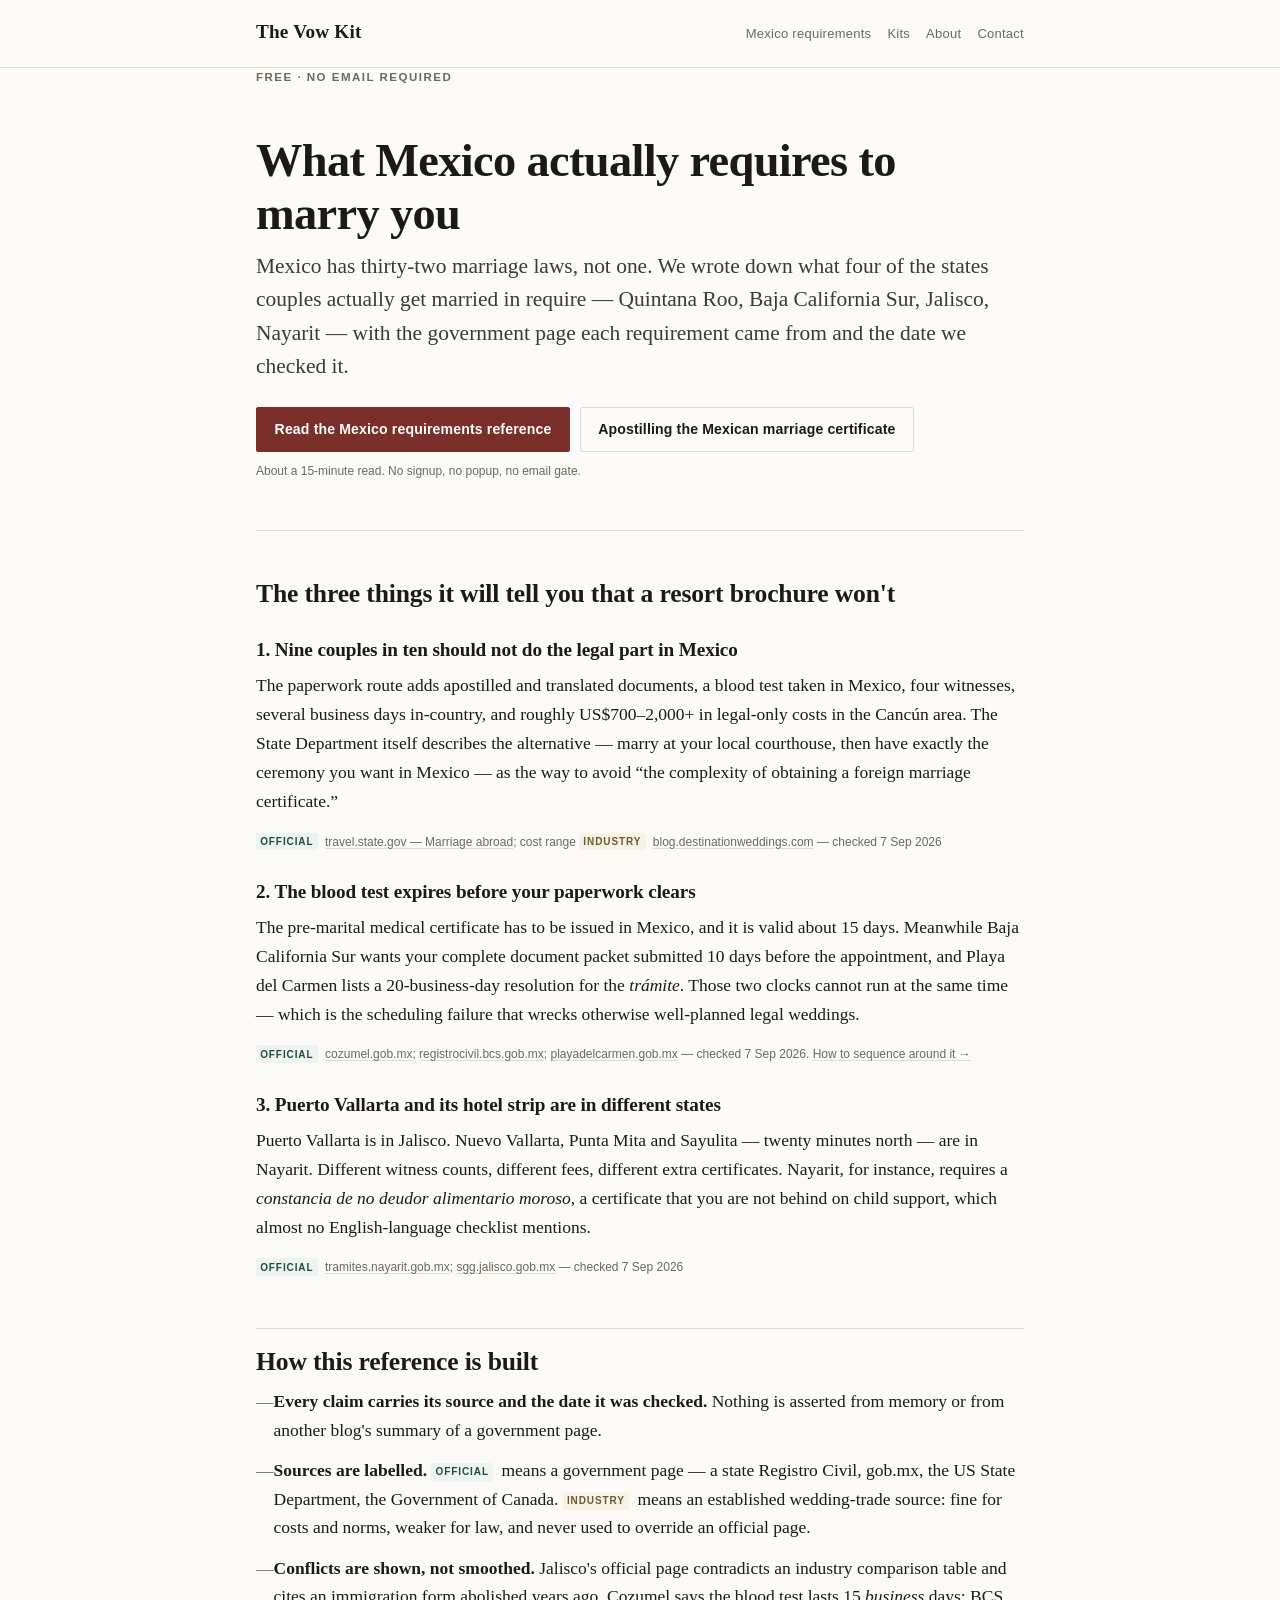
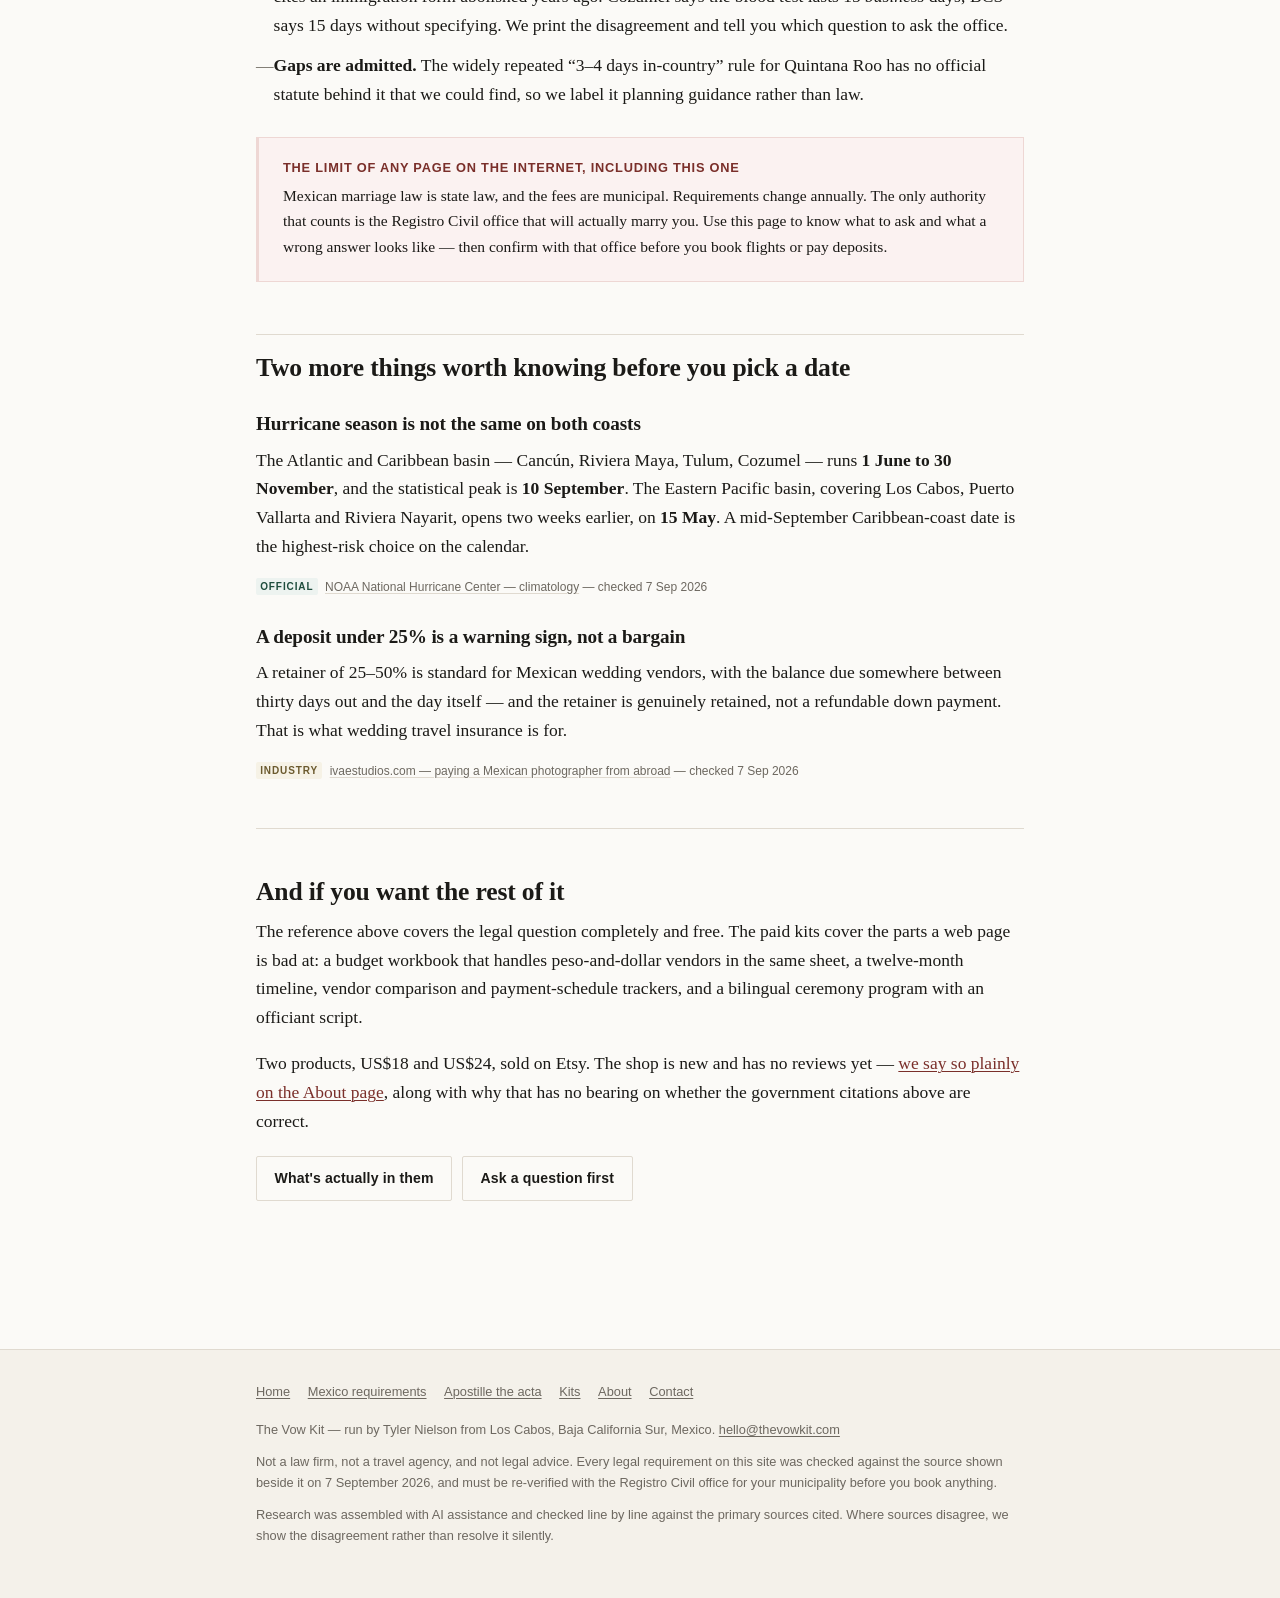
==== commit f71a620b: "The Vow Kit site" ====
--- a/index.html
+++ b/index.html
@@ -44,6 +44,7 @@
 
   <div class="btnrow">
     <a class="btn" href="mexico-marriage-requirements.html">Read the Mexico requirements reference</a>
+    <a class="btn btn-ghost" href="apostille-mexican-marriage-certificate.html">Apostilling the Mexican marriage certificate</a>
   </div>
   <p class="btnnote">About a 15-minute read. No signup, no popup, no email gate.</p>
 
@@ -112,6 +113,7 @@
     <ul>
       <li><a href="index.html">Home</a></li>
       <li><a href="mexico-marriage-requirements.html">Mexico requirements</a></li>
+      <li><a href="apostille-mexican-marriage-certificate.html">Apostille the acta</a></li>
       <li><a href="kits.html">Kits</a></li>
       <li><a href="about.html">About</a></li>
       <li><a href="contact.html">Contact</a></li>
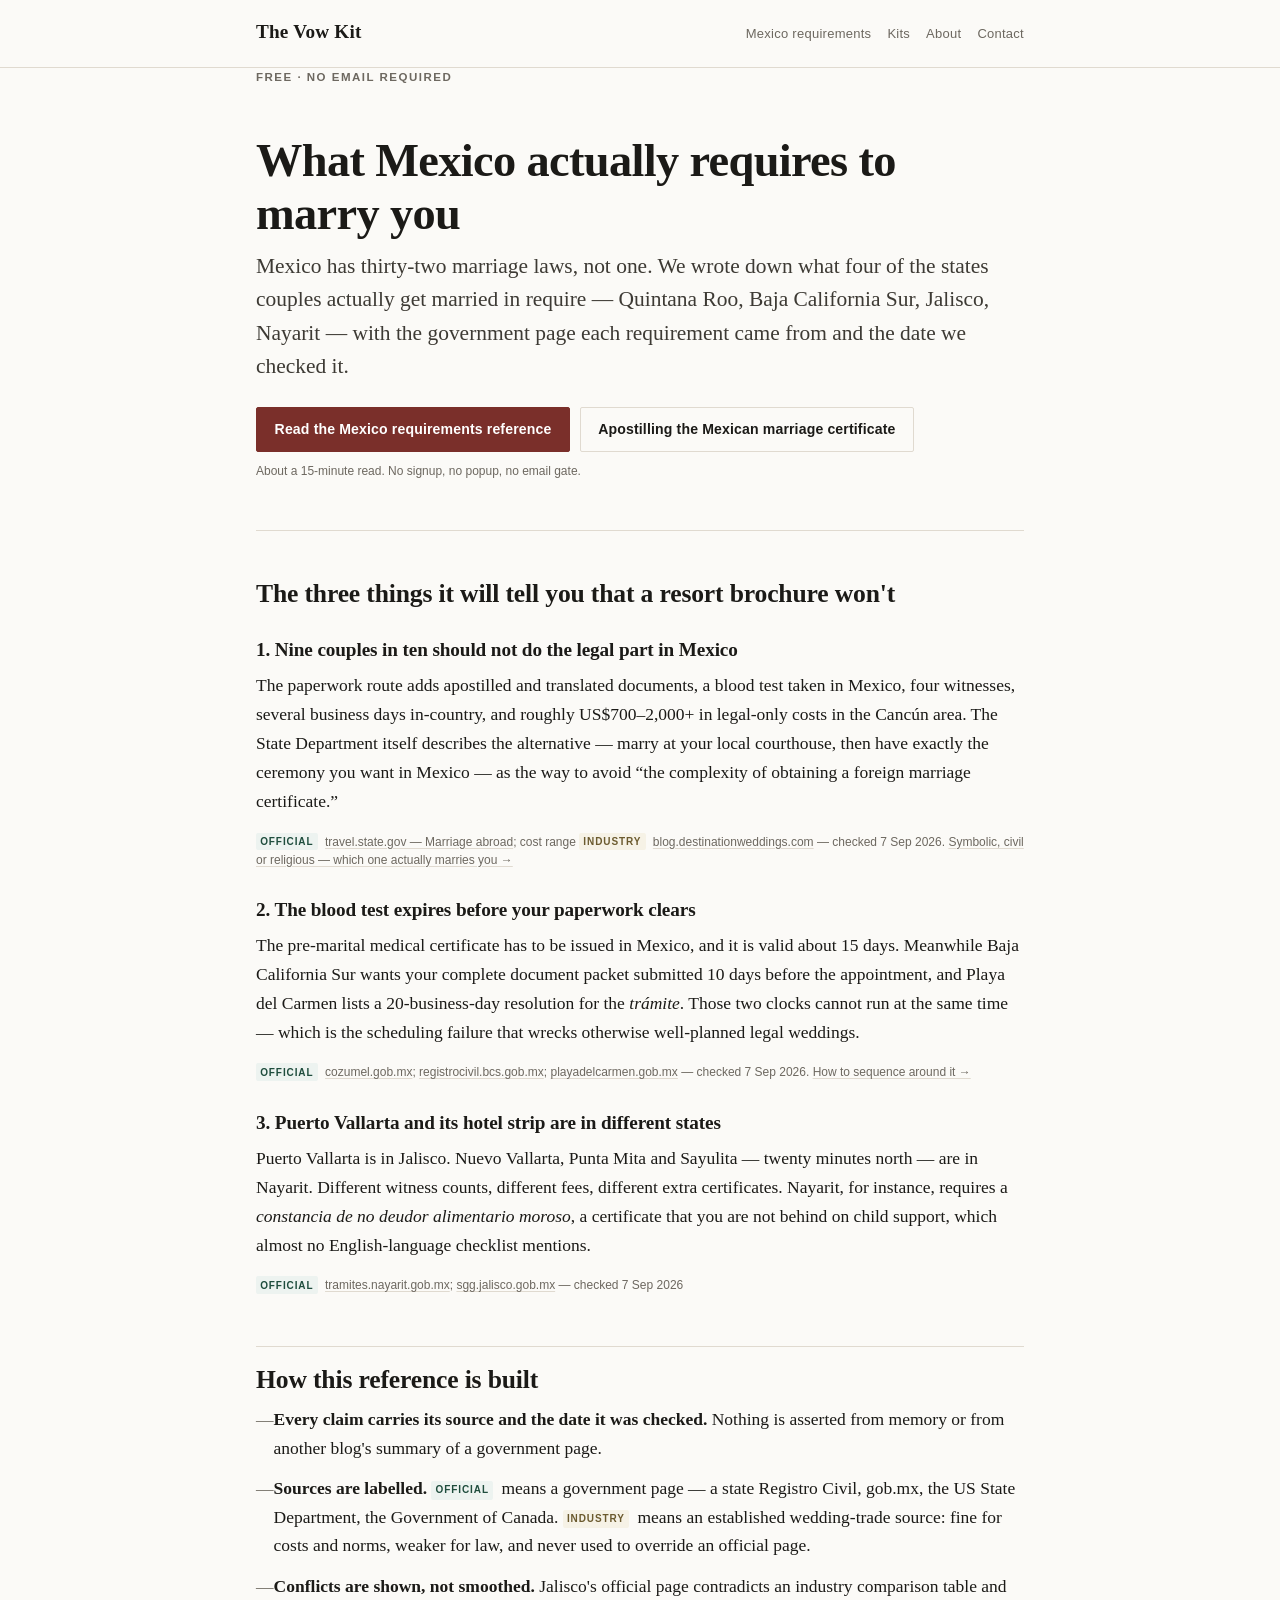
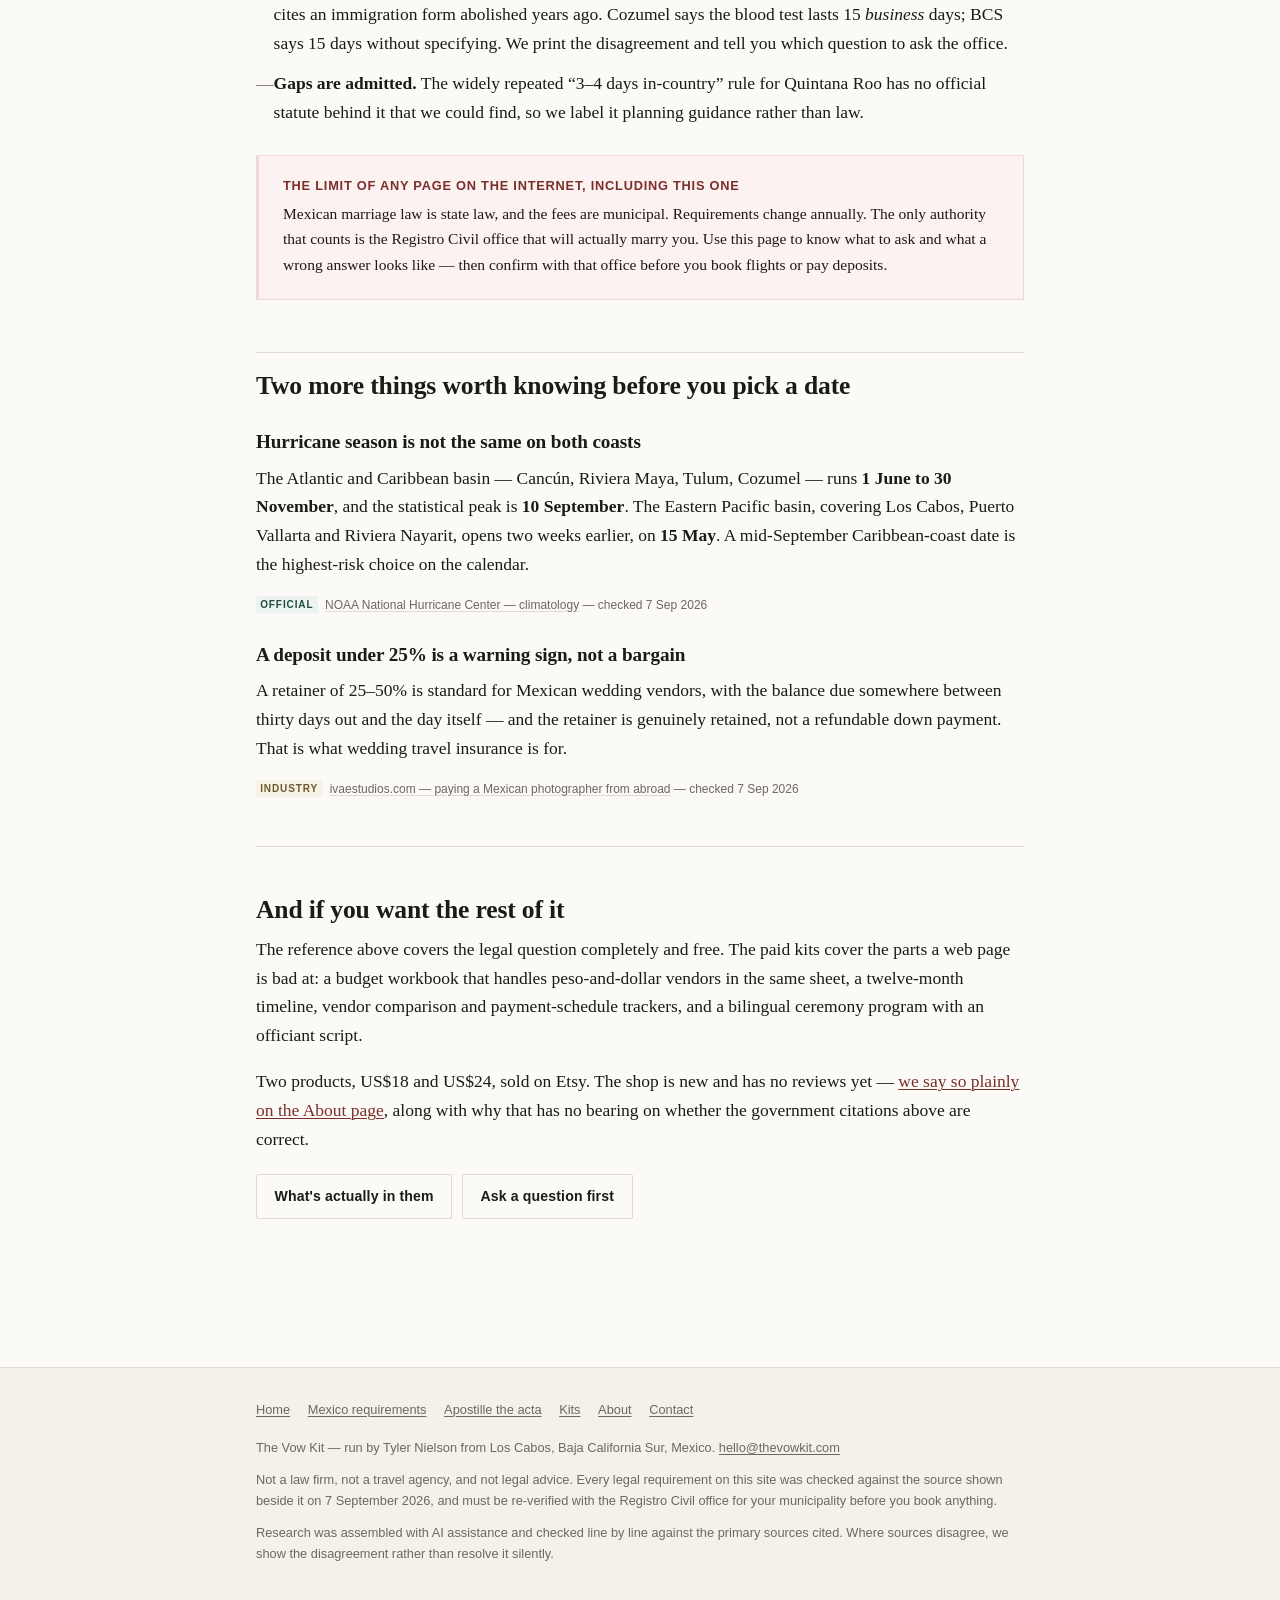
==== commit 69ce7ec4: "Add cited page: symbolic vs civil vs religious wedding in Mexico" ====
--- a/index.html
+++ b/index.html
@@ -55,7 +55,7 @@
 
   <h3>1. Nine couples in ten should not do the legal part in Mexico</h3>
   <p>The paperwork route adds apostilled and translated documents, a blood test taken in Mexico, four witnesses, several business days in-country, and roughly US$700–2,000+ in legal-only costs in the Cancún area. The State Department itself describes the alternative — marry at your local courthouse, then have exactly the ceremony you want in Mexico — as the way to avoid &ldquo;the complexity of obtaining a foreign marriage certificate.&rdquo;</p>
-  <p class="cite"><span class="tag tag-official">Official</span> <a href="https://travel.state.gov/en/international-travel/living-abroad/marriage.html" rel="noopener">travel.state.gov — Marriage abroad</a>; cost range <span class="tag tag-industry">Industry</span> <a href="https://blog.destinationweddings.com/how-to-legally-get-married-in-cancun" rel="nofollow noopener">blog.destinationweddings.com</a> — checked 7 Sep 2026</p>
+  <p class="cite"><span class="tag tag-official">Official</span> <a href="https://travel.state.gov/en/international-travel/living-abroad/marriage.html" rel="noopener">travel.state.gov — Marriage abroad</a>; cost range <span class="tag tag-industry">Industry</span> <a href="https://blog.destinationweddings.com/how-to-legally-get-married-in-cancun" rel="nofollow noopener">blog.destinationweddings.com</a> — checked 7 Sep 2026. <a href="symbolic-vs-civil-wedding-mexico.html">Symbolic, civil or religious — which one actually marries you →</a></p>
 
   <h3>2. The blood test expires before your paperwork clears</h3>
   <p>The pre-marital medical certificate has to be issued in Mexico, and it is valid about 15 days. Meanwhile Baja California Sur wants your complete document packet submitted 10 days before the appointment, and Playa del Carmen lists a 20-business-day resolution for the <em>trámite</em>. Those two clocks cannot run at the same time — which is the scheduling failure that wrecks otherwise well-planned legal weddings.</p>
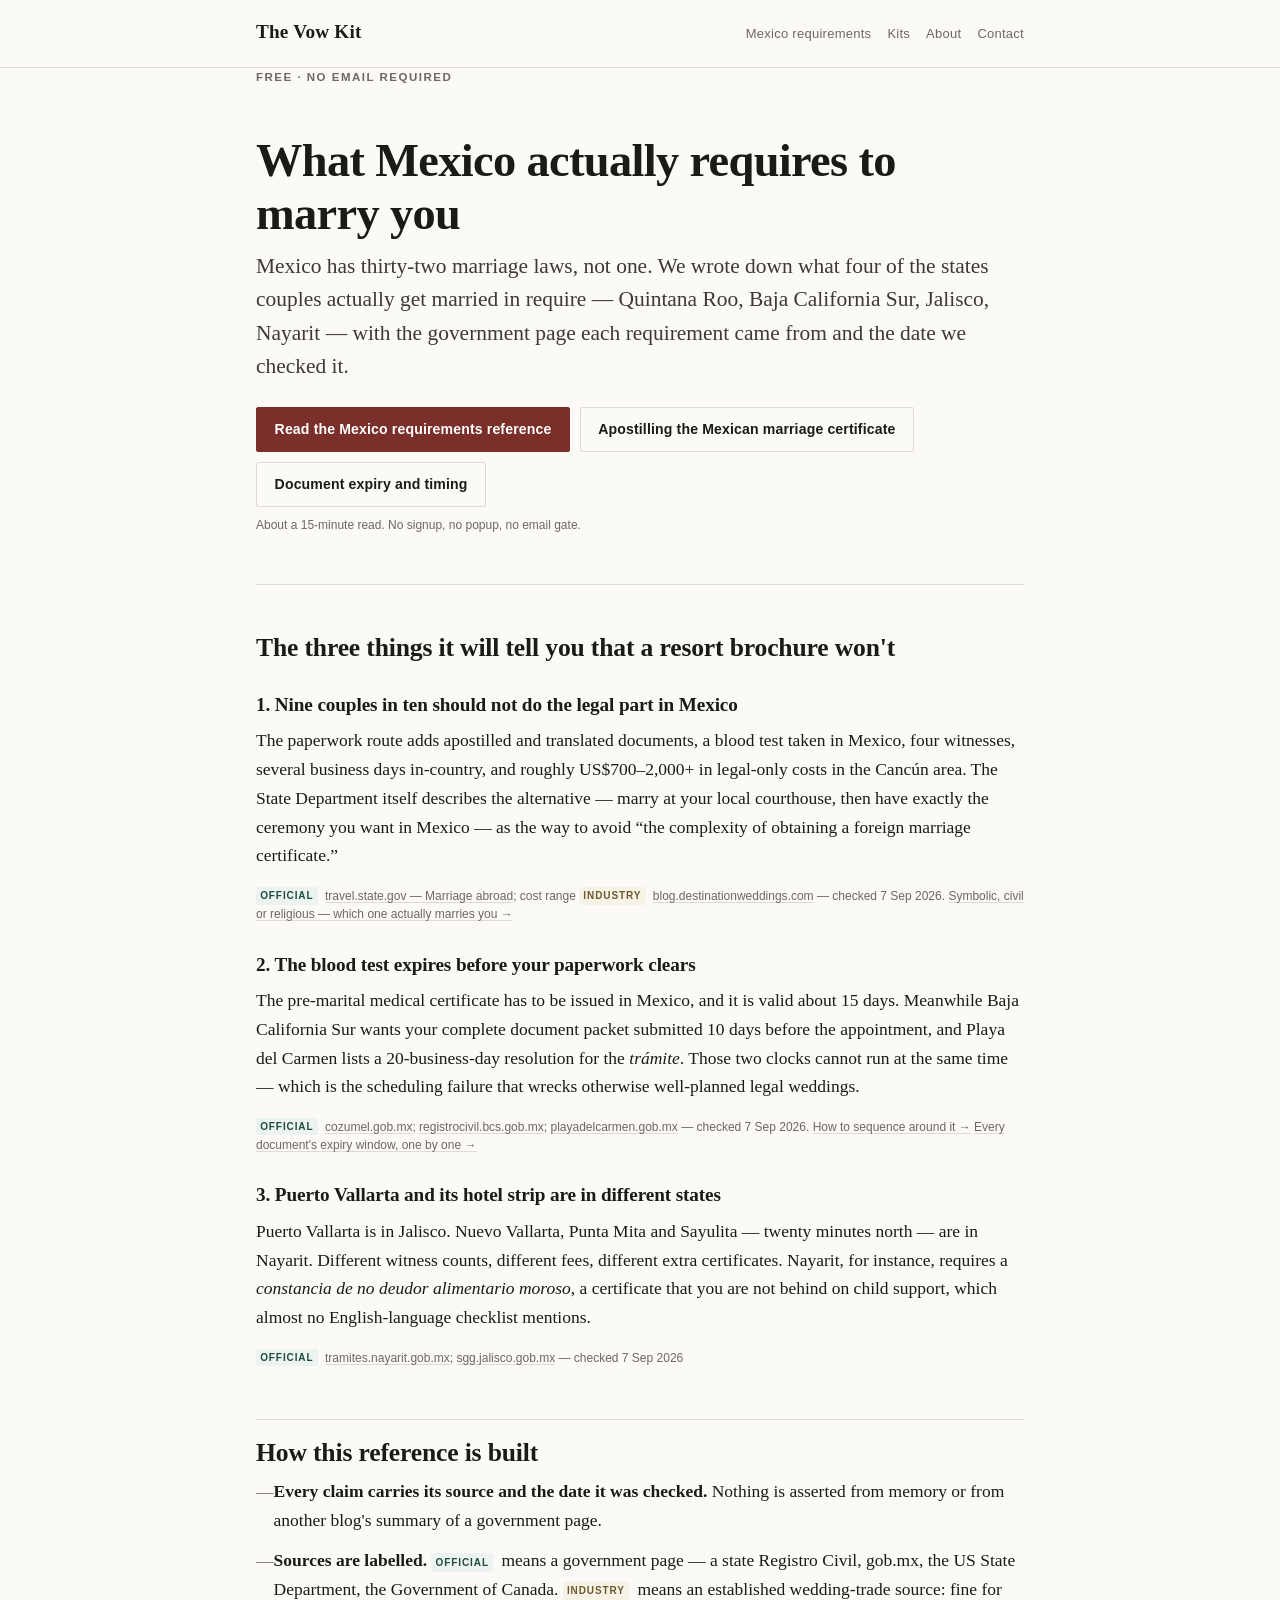
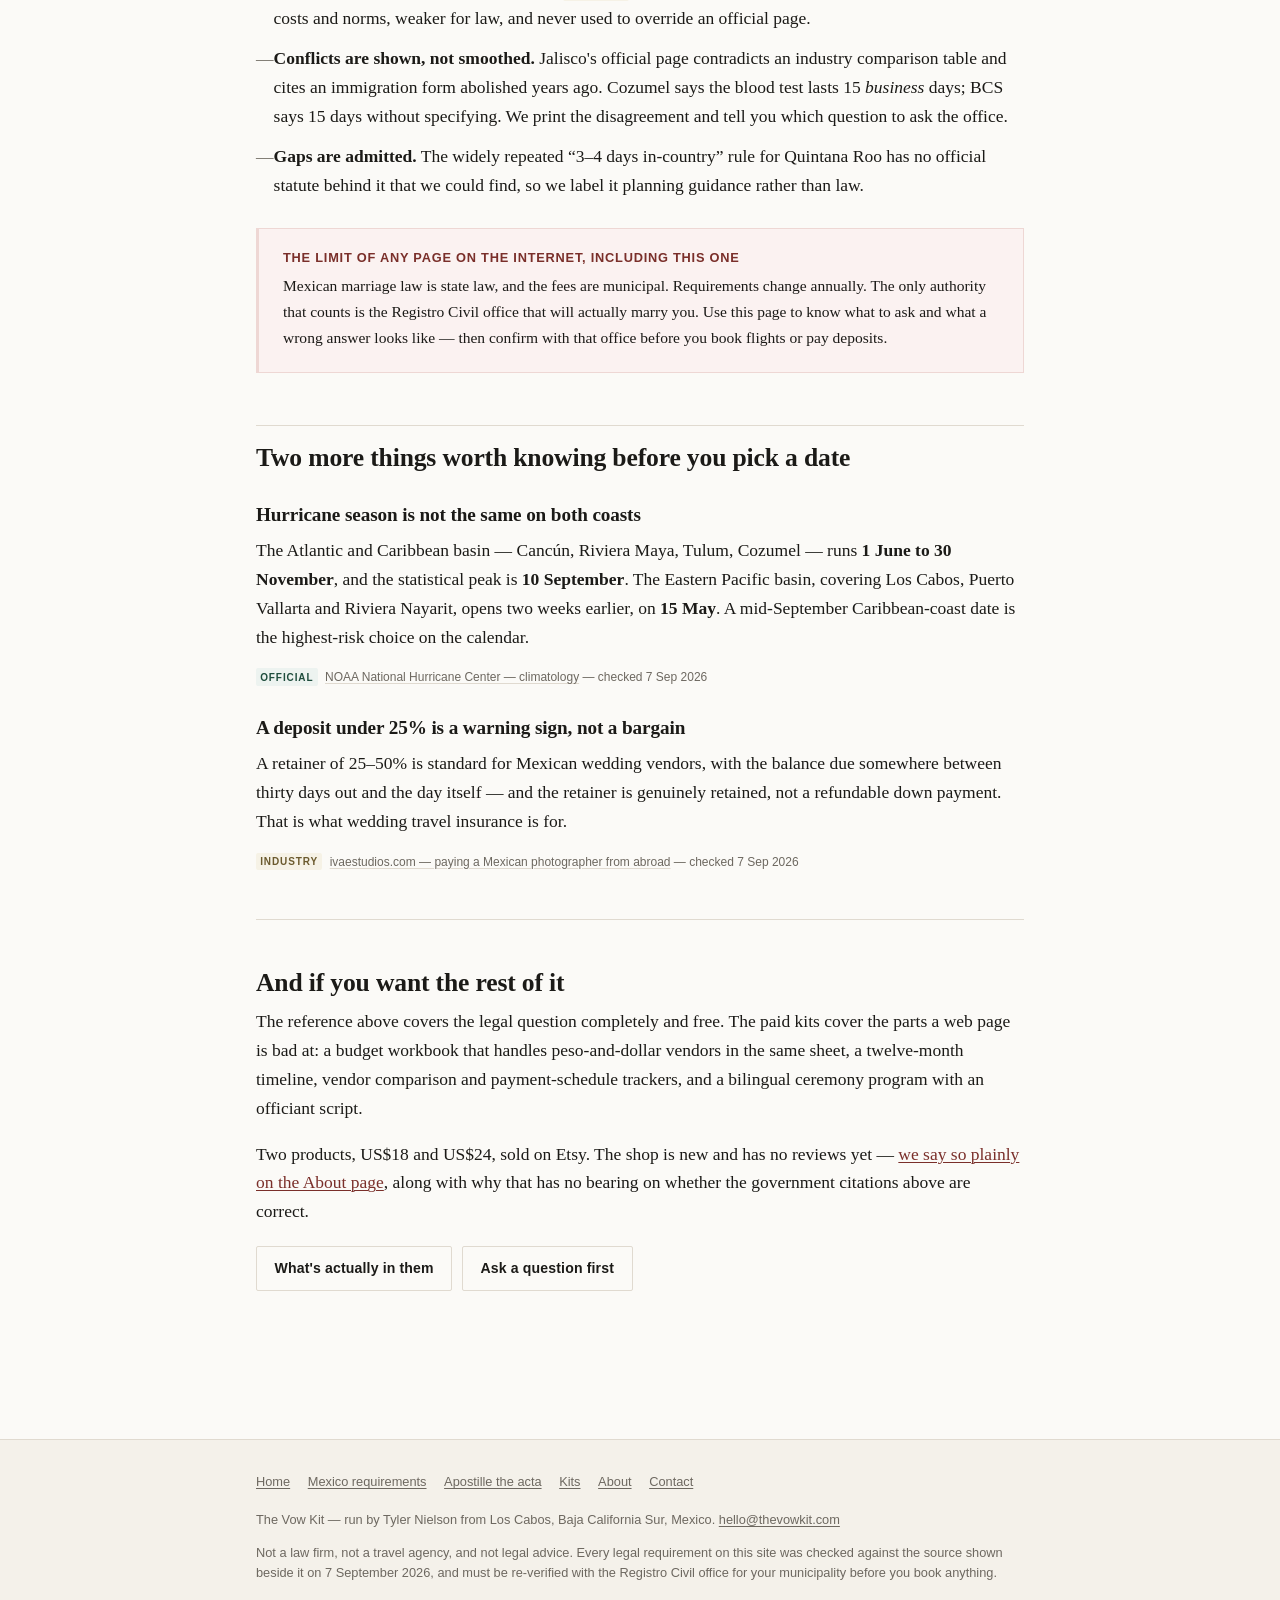
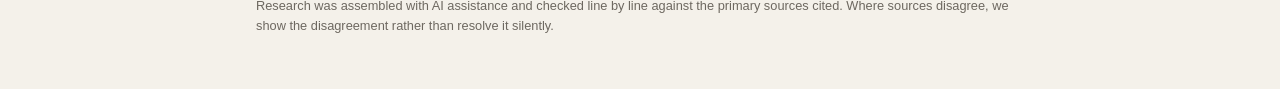
==== commit 05e9b5cc: "The Vow Kit site" ====
--- a/index.html
+++ b/index.html
@@ -45,6 +45,7 @@
   <div class="btnrow">
     <a class="btn" href="mexico-marriage-requirements.html">Read the Mexico requirements reference</a>
     <a class="btn btn-ghost" href="apostille-mexican-marriage-certificate.html">Apostilling the Mexican marriage certificate</a>
+    <a class="btn btn-ghost" href="mexico-marriage-document-expiry.html">Document expiry and timing</a>
   </div>
   <p class="btnnote">About a 15-minute read. No signup, no popup, no email gate.</p>
 
@@ -59,7 +60,7 @@
 
   <h3>2. The blood test expires before your paperwork clears</h3>
   <p>The pre-marital medical certificate has to be issued in Mexico, and it is valid about 15 days. Meanwhile Baja California Sur wants your complete document packet submitted 10 days before the appointment, and Playa del Carmen lists a 20-business-day resolution for the <em>trámite</em>. Those two clocks cannot run at the same time — which is the scheduling failure that wrecks otherwise well-planned legal weddings.</p>
-  <p class="cite"><span class="tag tag-official">Official</span> <a href="https://cozumel.gob.mx/oficina/registro-de-matrimonio-mixto-mexicano-extranjero/" rel="noopener">cozumel.gob.mx</a>; <a href="https://registrocivil.bcs.gob.mx/registro-de-matrimonios-2/" rel="noopener">registrocivil.bcs.gob.mx</a>; <a href="https://playadelcarmen.gob.mx/mpdc-sg-rc-meo-010" rel="noopener">playadelcarmen.gob.mx</a> — checked 7 Sep 2026. <a href="mexico-marriage-requirements.html#blood-test">How to sequence around it →</a></p>
+  <p class="cite"><span class="tag tag-official">Official</span> <a href="https://cozumel.gob.mx/oficina/registro-de-matrimonio-mixto-mexicano-extranjero/" rel="noopener">cozumel.gob.mx</a>; <a href="https://registrocivil.bcs.gob.mx/registro-de-matrimonios-2/" rel="noopener">registrocivil.bcs.gob.mx</a>; <a href="https://playadelcarmen.gob.mx/mpdc-sg-rc-meo-010" rel="noopener">playadelcarmen.gob.mx</a> — checked 7 Sep 2026. <a href="mexico-marriage-requirements.html#blood-test">How to sequence around it →</a> <a href="mexico-marriage-document-expiry.html">Every document's expiry window, one by one →</a></p>
 
   <h3>3. Puerto Vallarta and its hotel strip are in different states</h3>
   <p>Puerto Vallarta is in Jalisco. Nuevo Vallarta, Punta Mita and Sayulita — twenty minutes north — are in Nayarit. Different witness counts, different fees, different extra certificates. Nayarit, for instance, requires a <em>constancia de no deudor alimentario moroso</em>, a certificate that you are not behind on child support, which almost no English-language checklist mentions.</p>
